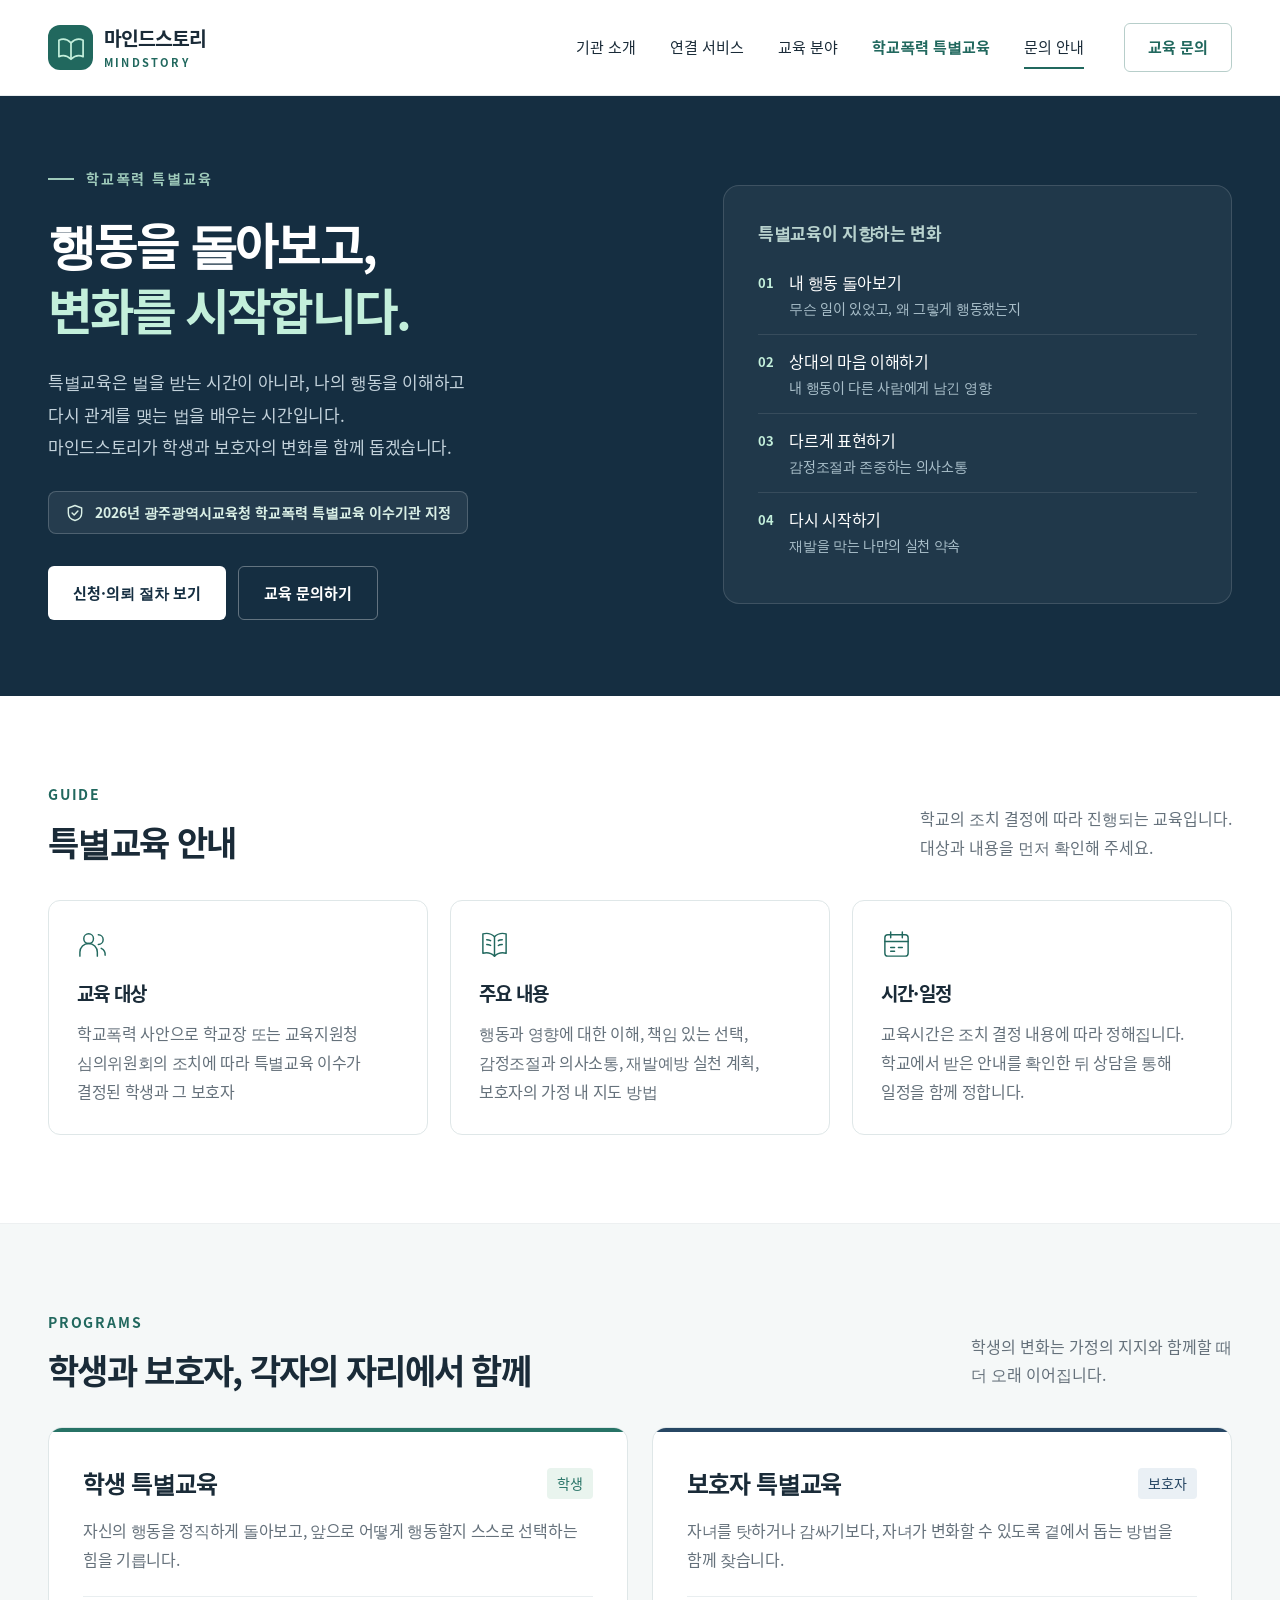
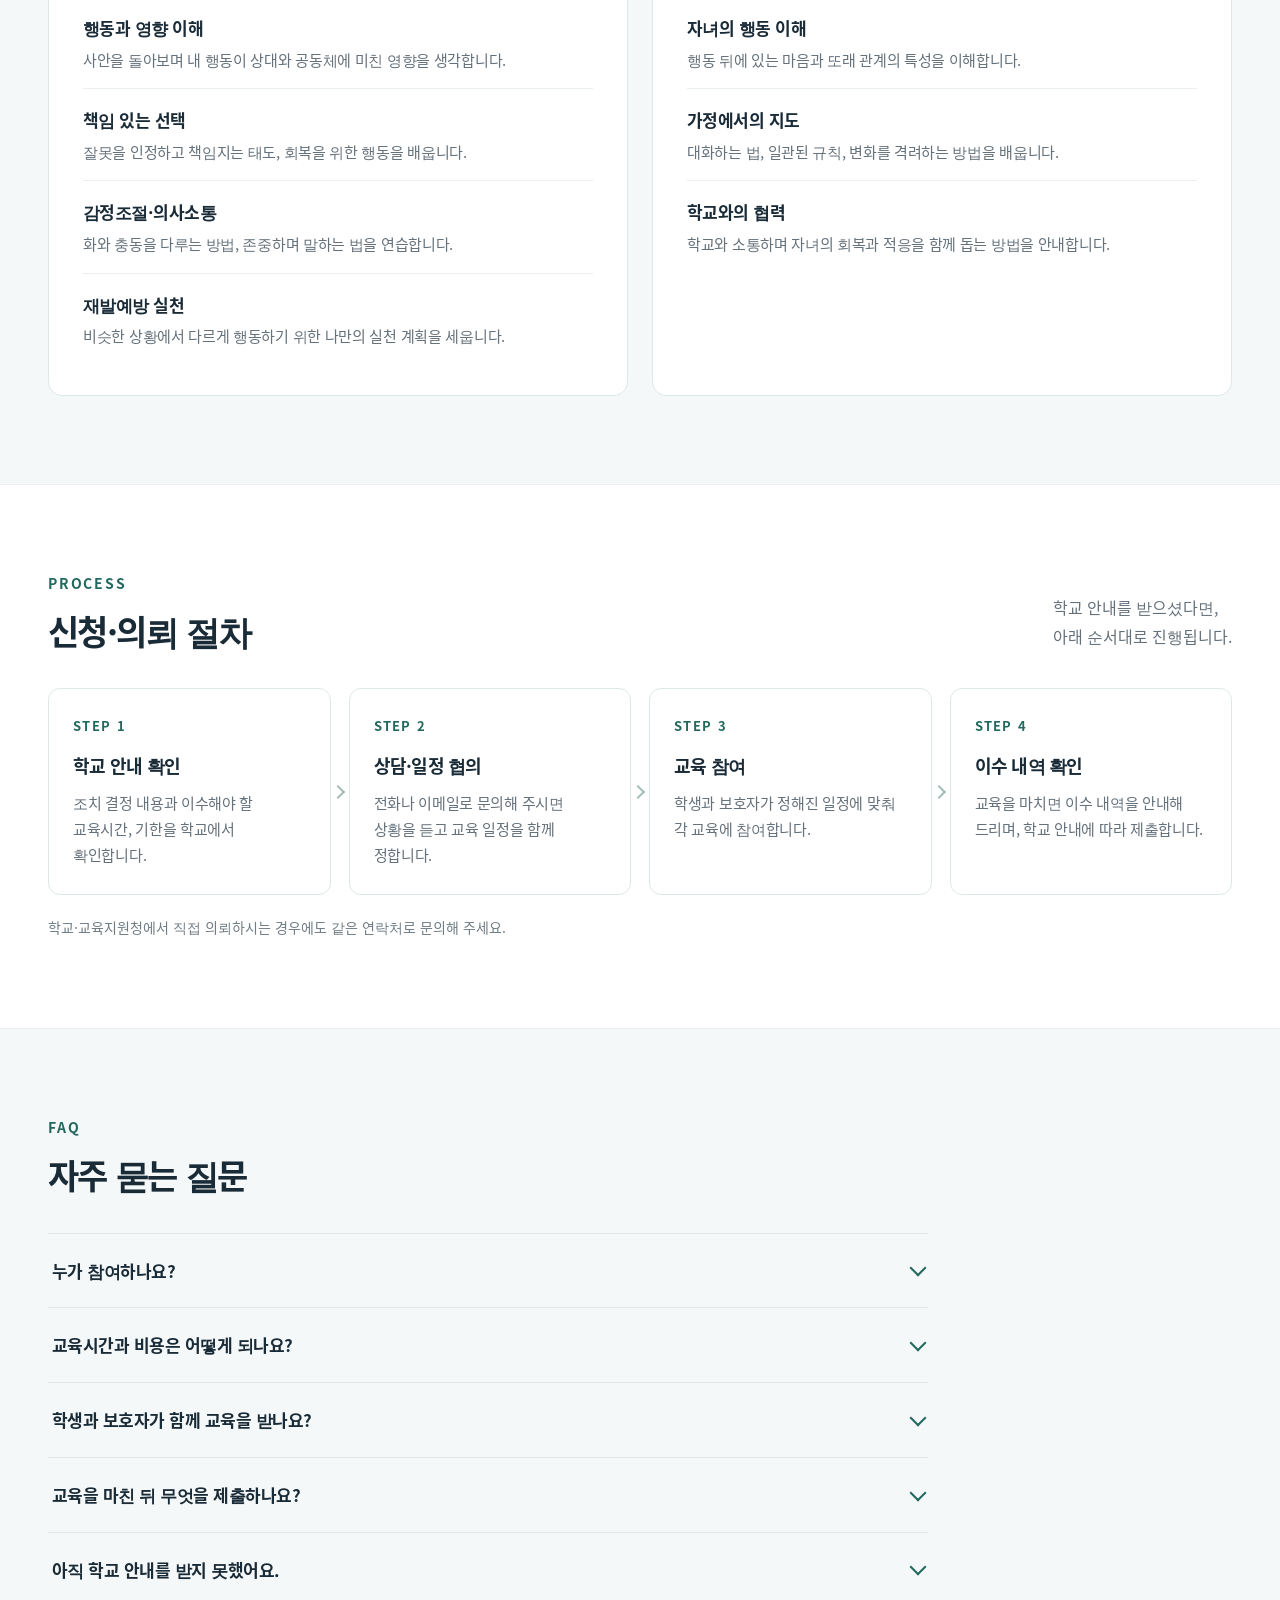
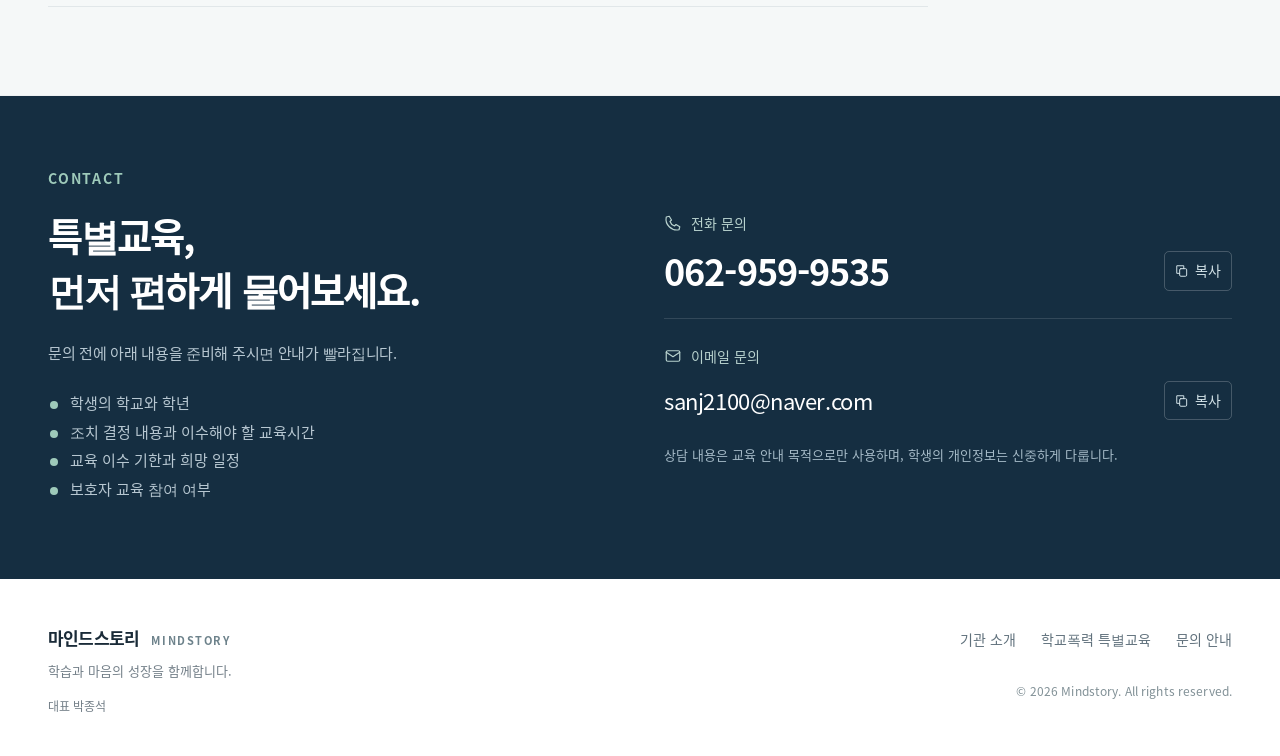
==== special-education.html @ 7db9f27f "검색 등록 준비: robots.txt, sitemap.xml, canonical·설명 문구 Co-Authored-By: Claude Opus 5.5 <noreply@anthropi" ====
<!doctype html>
<html lang="ko">
<head>
  <meta charset="utf-8">
  <meta name="viewport" content="width=device-width, initial-scale=1">
  <meta name="theme-color" content="#152e41">
  <meta name="description" content="마인드스토리 학교폭력 특별교육 안내. 학생 특별교육과 보호자 특별교육, 신청·의뢰 절차와 자주 묻는 질문을 확인하세요.">
  <link rel="canonical" href="https://mindstory.kr/special-education.html">
  <meta property="og:url" content="https://mindstory.kr/special-education.html">
  <meta property="og:site_name" content="마인드스토리">
  <meta property="og:type" content="website">
  <meta property="og:title" content="학교폭력 특별교육 | 마인드스토리">
  <meta property="og:description" content="행동을 돌아보고, 변화를 시작합니다. 학생과 보호자가 함께하는 마인드스토리 특별교육.">
  <title>학교폭력 특별교육 | 마인드스토리</title>
  <link rel="icon" href="assets/favicon.svg" type="image/svg+xml">
  <link rel="preload" href="assets/mindstory-sans-regular.woff" as="font" type="font/woff" crossorigin>
  <link rel="stylesheet" href="styles.css">
  <link rel="stylesheet" href="special.css">
  <script src="site-config.js" defer></script>
  <script src="site.js" defer></script>
</head>
<body>
  <a class="skip-link" href="#main">본문으로 바로가기</a>
  <svg class="icon-definitions" xmlns="http://www.w3.org/2000/svg" aria-hidden="true">
    <symbol id="icon-growth" viewBox="0 0 32 32"><path d="M16 28V14M16 20C7 20 4 15 4 9c7 0 12 3 12 11ZM16 15c0-8 4-12 12-12 0 8-4 12-12 12ZM7 28h18"/></symbol>
    <symbol id="icon-people" viewBox="0 0 32 32"><circle cx="12" cy="10" r="5"/><path d="M3 28v-4a9 9 0 0 1 18 0v4M22 6a5 5 0 0 1 0 10M25 20a7 7 0 0 1 4 7"/></symbol>
    <symbol id="icon-book" viewBox="0 0 32 32"><path d="M16 8c-3-3-8-4-12-3v20c4-1 9 0 12 3 3-3 8-4 12-3V5c-4-1-9 0-12 3Z"/><path d="M16 8v20M8 11c2 0 3 .5 4 1M20 12c1-1 3-1 4-1M8 16c2 0 3 .5 4 1M20 17c1-1 3-1 4-1"/></symbol>
    <symbol id="icon-calendar" viewBox="0 0 32 32"><rect x="4" y="6" width="24" height="22" rx="3"/><path d="M4 13h24M10 3v6M22 3v6M10 19h4M18 19h4M10 23h4"/></symbol>
    <symbol id="icon-shield" viewBox="0 0 24 24"><path d="M12 3 4 6v6c0 5 3.5 8 8 9 4.5-1 8-4 8-9V6l-8-3Z"/><path d="m8.5 12 2.5 2.5 4.5-5"/></symbol>
    <symbol id="icon-phone" viewBox="0 0 24 24"><path d="m7 3 3 5-2 2c1 3 3 5 6 6l2-2 5 3-1 4C10 23 1 14 3 4l4-1Z"/></symbol>
    <symbol id="icon-mail" viewBox="0 0 24 24"><rect x="3" y="5" width="18" height="14" rx="2"/><path d="m3 7 9 6 9-6"/></symbol>
    <symbol id="icon-copy" viewBox="0 0 24 24"><rect x="8" y="8" width="12" height="13" rx="2"/><path d="M15 8V3H3v13h5"/></symbol>
    <symbol id="icon-menu" viewBox="0 0 24 24"><path d="M4 6h16M4 12h16M4 18h16"/></symbol>
    <symbol id="icon-close" viewBox="0 0 24 24"><path d="m5 5 14 14M19 5 5 19"/></symbol>
  </svg>

  <header class="header" id="top">
    <div class="header-inner container">
      <a class="brand" href="index.html" aria-label="마인드스토리 홈">
        <span class="brand-mark" aria-hidden="true"><svg viewBox="0 0 44 44"><path d="M8 32V13c6-3 10-1 14 3 4-4 8-6 14-3v19c-6-3-10-1-14 3-4-4-8-6-14-3Z"/><path d="M22 16v19"/></svg></span>
        <span class="brand-name">마인드스토리<span>MINDSTORY</span></span>
      </a>
      <nav class="desktop-nav" aria-label="주 메뉴">
        <a href="index.html#about">기관 소개</a>
        <a href="index.html#services">연결 서비스</a>
        <a href="index.html#education">교육 분야</a>
        <a class="nav-special" href="special-education.html" aria-current="page">학교폭력 특별교육</a>
        <a href="#contact">문의 안내</a>
      </nav>
      <a class="header-contact" href="#contact">교육 문의</a>
      <button class="menu-toggle" type="button" aria-expanded="false" aria-controls="mobile-nav" aria-label="메뉴 열기"><svg class="icon"><use href="#icon-menu"/></svg></button>
    </div>
    <nav id="mobile-nav" class="mobile-nav" aria-label="모바일 메뉴" hidden>
      <a href="index.html">홈</a><a href="index.html#about">기관 소개</a><a href="index.html#services">연결 서비스</a><a href="index.html#education">교육 분야</a><a class="nav-special" href="special-education.html" aria-current="page">학교폭력 특별교육</a><a href="#contact">문의 안내</a>
    </nav>
  </header>

  <main id="main">
    <section class="sp-hero" aria-labelledby="sp-title">
      <div class="container sp-hero-inner">
        <div>
          <p class="eyebrow"><span class="eyebrow-rule"></span> 학교폭력 특별교육</p>
          <h1 id="sp-title">행동을 돌아보고,<br><span>변화를 시작합니다.</span></h1>
          <p class="sp-hero-lead">특별교육은 벌을 받는 시간이 아니라, 나의 행동을 이해하고<br>다시 관계를 맺는 법을 배우는 시간입니다.<br>마인드스토리가 학생과 보호자의 변화를 함께 돕겠습니다.</p>
          <p class="designation"><svg class="icon" aria-hidden="true"><use href="#icon-shield"/></svg>2026년 광주광역시교육청 학교폭력 특별교육 이수기관 지정</p>
          <div class="sp-hero-actions">
            <a class="button button-light" href="#process">신청·의뢰 절차 보기</a>
            <a class="button button-outline-light" href="#contact">교육 문의하기</a>
          </div>
        </div>
        <aside class="sp-hero-card" aria-label="특별교육이 지향하는 변화">
          <h2>특별교육이 지향하는 변화</h2>
          <ol>
            <li><div>내 행동 돌아보기<span>무슨 일이 있었고, 왜 그렇게 행동했는지</span></div></li>
            <li><div>상대의 마음 이해하기<span>내 행동이 다른 사람에게 남긴 영향</span></div></li>
            <li><div>다르게 표현하기<span>감정조절과 존중하는 의사소통</span></div></li>
            <li><div>다시 시작하기<span>재발을 막는 나만의 실천 약속</span></div></li>
          </ol>
        </aside>
      </div>
    </section>

    <section class="sp-section container" id="guide" aria-labelledby="guide-title">
      <div class="section-heading"><div><p class="eyebrow">GUIDE</p><h2 id="guide-title">특별교육 안내</h2></div><p class="section-description">학교의 조치 결정에 따라 진행되는 교육입니다.<br>대상과 내용을 먼저 확인해 주세요.</p></div>
      <div class="info-grid">
        <article class="info-card"><div class="education-icon"><svg class="icon"><use href="#icon-people"/></svg></div><h3>교육 대상</h3><p>학교폭력 사안으로 학교장 또는 교육지원청 심의위원회의 조치에 따라 특별교육 이수가 결정된 학생과 그 보호자</p></article>
        <article class="info-card"><div class="education-icon"><svg class="icon"><use href="#icon-book"/></svg></div><h3>주요 내용</h3><p>행동과 영향에 대한 이해, 책임 있는 선택, 감정조절과 의사소통, 재발예방 실천 계획, 보호자의 가정 내 지도 방법</p></article>
        <article class="info-card"><div class="education-icon"><svg class="icon"><use href="#icon-calendar"/></svg></div><h3>시간·일정</h3><p>교육시간은 조치 결정 내용에 따라 정해집니다. 학교에서 받은 안내를 확인한 뒤 상담을 통해 일정을 함께 정합니다.</p></article>
      </div>
    </section>

    <section class="sp-section is-tinted" id="programs" aria-labelledby="programs-title">
      <div class="container">
        <div class="section-heading"><div><p class="eyebrow">PROGRAMS</p><h2 id="programs-title">학생과 보호자,<br class="mobile-only"> 각자의 자리에서 함께</h2></div><p class="section-description">학생의 변화는 가정의 지지와 함께할 때<br>더 오래 이어집니다.</p></div>
        <div class="program-grid">
          <article class="program tone-teal">
            <div class="program-head"><h3>학생 특별교육</h3><span class="service-tag">학생</span></div>
            <p class="program-intro">자신의 행동을 정직하게 돌아보고, 앞으로 어떻게 행동할지 스스로 선택하는 힘을 기릅니다.</p>
            <ul class="program-list">
              <li><strong>행동과 영향 이해</strong><span>사안을 돌아보며 내 행동이 상대와 공동체에 미친 영향을 생각합니다.</span></li>
              <li><strong>책임 있는 선택</strong><span>잘못을 인정하고 책임지는 태도, 회복을 위한 행동을 배웁니다.</span></li>
              <li><strong>감정조절·의사소통</strong><span>화와 충동을 다루는 방법, 존중하며 말하는 법을 연습합니다.</span></li>
              <li><strong>재발예방 실천</strong><span>비슷한 상황에서 다르게 행동하기 위한 나만의 실천 계획을 세웁니다.</span></li>
            </ul>
          </article>
          <article class="program tone-navy">
            <div class="program-head"><h3>보호자 특별교육</h3><span class="service-tag">보호자</span></div>
            <p class="program-intro">자녀를 탓하거나 감싸기보다, 자녀가 변화할 수 있도록 곁에서 돕는 방법을 함께 찾습니다.</p>
            <ul class="program-list">
              <li><strong>자녀의 행동 이해</strong><span>행동 뒤에 있는 마음과 또래 관계의 특성을 이해합니다.</span></li>
              <li><strong>가정에서의 지도</strong><span>대화하는 법, 일관된 규칙, 변화를 격려하는 방법을 배웁니다.</span></li>
              <li><strong>학교와의 협력</strong><span>학교와 소통하며 자녀의 회복과 적응을 함께 돕는 방법을 안내합니다.</span></li>
            </ul>
          </article>
        </div>
      </div>
    </section>

    <section class="sp-section container" id="process" aria-labelledby="process-title">
      <div class="section-heading"><div><p class="eyebrow">PROCESS</p><h2 id="process-title">신청·의뢰 절차</h2></div><p class="section-description">학교 안내를 받으셨다면,<br>아래 순서대로 진행됩니다.</p></div>
      <ol class="steps">
        <li><h3>학교 안내 확인</h3><p>조치 결정 내용과 이수해야 할 교육시간, 기한을 학교에서 확인합니다.</p></li>
        <li><h3>상담·일정 협의</h3><p>전화나 이메일로 문의해 주시면 상황을 듣고 교육 일정을 함께 정합니다.</p></li>
        <li><h3>교육 참여</h3><p>학생과 보호자가 정해진 일정에 맞춰 각 교육에 참여합니다.</p></li>
        <li><h3>이수 내역 확인</h3><p>교육을 마치면 이수 내역을 안내해 드리며, 학교 안내에 따라 제출합니다.</p></li>
      </ol>
      <p class="steps-note">학교·교육지원청에서 직접 의뢰하시는 경우에도 같은 연락처로 문의해 주세요.</p>
    </section>

    <section class="sp-section is-tinted" id="faq" aria-labelledby="faq-title">
      <div class="container">
        <div class="section-heading"><div><p class="eyebrow">FAQ</p><h2 id="faq-title">자주 묻는 질문</h2></div></div>
        <div class="faq">
          <details><summary>누가 참여하나요?</summary><p>학교폭력 사안으로 특별교육 이수 조치를 받은 학생과 그 보호자가 참여합니다. 보호자 교육 참여 여부와 시간은 학교의 안내를 함께 확인해 주세요.</p></details>
          <details><summary>교육시간과 비용은 어떻게 되나요?</summary><p>교육시간은 조치 결정 내용에 따라 정해지고, 비용과 운영 방식도 의뢰 경로에 따라 달라질 수 있습니다. 학교에서 받은 안내를 확인한 뒤 문의해 주시면 개별적으로 안내해 드립니다.</p></details>
          <details><summary>학생과 보호자가 함께 교육을 받나요?</summary><p>학생 교육과 보호자 교육은 각각의 목표에 맞춰 진행합니다. 가정 상황을 고려해 참여 일정을 함께 조율합니다.</p></details>
          <details><summary>교육을 마친 뒤 무엇을 제출하나요?</summary><p>교육을 마치면 이수 내역을 안내해 드립니다. 제출 방법과 기한은 학교의 안내를 따라 주세요.</p></details>
          <details><summary>아직 학교 안내를 받지 못했어요.</summary><p>먼저 학교 담당 선생님께 조치 내용과 이수 기한을 확인해 주세요. 확인이 어려운 부분은 마인드스토리로 문의하시면 함께 살펴보겠습니다.</p></details>
        </div>
      </div>
    </section>

    <section class="contact-section" id="contact" aria-labelledby="contact-title">
      <div class="container contact-inner">
        <div class="contact-copy">
          <p class="eyebrow">CONTACT</p>
          <h2 id="contact-title">특별교육,<br>먼저 편하게 물어보세요.</h2>
          <p class="contact-prep">문의 전에 아래 내용을 준비해 주시면 안내가 빨라집니다.</p>
          <ul class="prep-list">
            <li>학생의 학교와 학년</li>
            <li>조치 결정 내용과 이수해야 할 교육시간</li>
            <li>교육 이수 기한과 희망 일정</li>
            <li>보호자 교육 참여 여부</li>
          </ul>
        </div>
        <div class="contact-details">
          <div class="contact-detail"><div class="contact-label"><svg class="icon"><use href="#icon-phone"/></svg><span>전화 문의</span></div><div class="contact-value-row"><a class="phone-value" data-phone-link href="tel:0629599535"><span data-phone>062-959-9535</span></a><button class="copy-button" type="button" data-copy="phone" aria-label="전화번호 복사"><svg class="icon"><use href="#icon-copy"/></svg><span>복사</span></button></div></div>
          <div class="contact-detail"><div class="contact-label"><svg class="icon"><use href="#icon-mail"/></svg><span>이메일 문의</span></div><div class="contact-value-row"><a class="email-value" data-email-link data-subject="학교폭력 특별교육 문의" href="mailto:sanj2100@naver.com"><span data-email>sanj2100@naver.com</span></a><button class="copy-button" type="button" data-copy="email" aria-label="이메일 주소 복사"><svg class="icon"><use href="#icon-copy"/></svg><span>복사</span></button></div></div>
          <p class="contact-hint">상담 내용은 교육 안내 목적으로만 사용하며, 학생의 개인정보는 신중하게 다룹니다.</p>
        </div>
      </div>
    </section>
  </main>

  <footer class="footer container"><div><a class="footer-brand" href="index.html">마인드스토리<span>MINDSTORY</span></a><p>학습과 마음의 성장을 함께합니다.</p><p class="footer-representative">대표 박종석</p></div><div class="footer-right"><nav aria-label="하단 메뉴"><a href="index.html#about">기관 소개</a><a href="special-education.html">학교폭력 특별교육</a><a href="#contact">문의 안내</a></nav><small>© <span data-year>2026</span> Mindstory. All rights reserved.</small></div></footer>
  <div class="toast" id="toast" role="status" aria-live="polite" aria-atomic="true"></div>
</body>
</html>
---- styles.css ----
@font-face{font-family:Mindstory Sans;src:url('assets/mindstory-sans-regular.woff') format('woff');font-style:normal;font-weight:400;font-display:swap}
@font-face{font-family:Mindstory Sans;src:url('assets/mindstory-sans-bold.woff') format('woff');font-style:normal;font-weight:700;font-display:swap}
:root{--navy:#152e41;--teal:#21685e;--ink:#1a2b38;--muted:#65717b;--line:#e1e7e9;--light:#f5f8f8;--mint:#c3efdb;--container:1240px;--header-height:96px}
*{box-sizing:border-box}html{scroll-behavior:smooth;scroll-padding-top:calc(var(--header-height) + 24px)}body{margin:0;background:#fff;color:var(--ink);font-family:'Mindstory Sans','Noto Sans KR','Apple SD Gothic Neo','Malgun Gothic',sans-serif;font-size:1rem;line-height:1.75;word-break:keep-all;overflow-wrap:break-word;-webkit-font-smoothing:antialiased}h1,h2,h3,p{margin:0}a{color:inherit;text-decoration:none}button{font:inherit;cursor:pointer}button,a{-webkit-tap-highlight-color:transparent}button{border:0}img{display:block;max-width:100%}svg{display:block}a:focus-visible,button:focus-visible{outline:3px solid #40a68f;outline-offset:5px}::selection{background:#d7eee4;color:var(--navy)}.container{width:min(var(--container),calc(100% - 96px));margin-inline:auto}.icon-definitions{position:absolute;width:0;height:0;overflow:hidden}.icon{width:1.5rem;height:1.5rem;fill:none;stroke:currentColor;stroke-width:1.7;stroke-linecap:round;stroke-linejoin:round;flex-shrink:0}.skip-link{position:fixed;top:-80px;left:16px;z-index:100;padding:10px 20px;border-radius:5px;background:var(--navy);color:white}.skip-link:focus{top:12px}.mobile-only{display:none}
.header{height:var(--header-height);position:sticky;top:0;z-index:30;background:rgba(255,255,255,.97);border-bottom:1px solid rgba(225,231,233,.75);transition:box-shadow .2s}.header.is-scrolled{box-shadow:0 4px 20px #122c3d08}.header-inner{height:100%;display:flex;align-items:center;gap:40px}.brand{display:flex;align-items:center;gap:11px;flex-shrink:0}.brand-mark{width:45px;height:45px;background:var(--teal);border-radius:12px;display:grid;place-items:center}.brand-mark svg{width:38px;height:38px;stroke:var(--mint);fill:none;stroke-width:2;stroke-linejoin:round}.brand-name{font-size:1.21rem;font-weight:700;letter-spacing:-.055em;line-height:1.25}.brand-name>span{display:block;font-size:.69rem;letter-spacing:.2em;margin-top:6px;color:var(--teal)}.desktop-nav{display:flex;gap:34px;margin-left:auto;align-items:center}.desktop-nav a{font-size:.9375rem;position:relative;padding:8px 0}.desktop-nav a::after{content:'';position:absolute;bottom:0;left:0;right:0;height:2px;background:var(--teal);transform:scaleX(0);transition:transform .2s}.desktop-nav a:hover::after,.desktop-nav a.is-active::after{transform:scaleX(1)}.header-contact{padding:10px 23px;color:var(--teal);font-size:.9375rem;font-weight:700;border:1px solid #b7ceca;border-radius:6px;transition:background .2s}.header-contact:hover{background:#f0f7f5}.menu-toggle{display:none;background:transparent;color:var(--navy);padding:10px}.mobile-nav[hidden]{display:none}
.hero{display:grid;grid-template-columns:1.05fr 1fr;gap:54px;padding-top:56px;padding-bottom:68px;align-items:center}.eyebrow{display:flex;align-items:center;gap:12px;font-size:.875rem;font-weight:700;letter-spacing:.13em;color:var(--teal);line-height:1.5}.eyebrow-rule{width:26px;height:2px;background:var(--teal)}.hero-copy{padding-top:8px}.hero-copy .eyebrow{letter-spacing:.03em}.hero h1{font-size:clamp(2.7rem,4.4vw,3.85rem);line-height:1.3;letter-spacing:-.065em;font-weight:700;margin-top:26px;white-space:nowrap}.hero h1>span{color:var(--teal)}.hero-description{font-size:1.0625rem;line-height:1.9;color:var(--muted);margin-top:28px;letter-spacing:-.025em}.hero-actions{display:flex;gap:16px;align-items:center;margin-top:34px;flex-wrap:wrap}.button{min-height:54px;display:inline-flex;align-items:center;justify-content:center;padding:13px 25px;font-size:.9375rem;font-weight:700;border-radius:6px;transition:background .2s,transform .2s}.button:hover{transform:translateY(-2px)}.button-primary{background:var(--navy);color:#fff}.button-primary:hover{background:#214b5b}.button-text{padding-inline:10px;text-decoration:underline;text-decoration-color:#b6c2c5;text-underline-offset:7px;text-decoration-thickness:1px}.button-text:hover{color:var(--teal)}.hero-note{display:flex;gap:13px;align-items:center;margin-top:48px}.note-emblem{display:grid;place-items:center;width:44px;height:44px;border-radius:50%;background:#edf5f1;color:var(--teal)}.note-emblem .icon{width:25px;height:25px}.hero-note p{font-size:.875rem;line-height:1.6;font-weight:700}.hero-note p>span{display:block;font-size:.8125rem;font-weight:400;color:var(--muted);margin-top:2px}.hero-art{background:radial-gradient(ellipse at 45% 40%,#234d57 0%,#173943 47%,#132c3d 100%);position:relative;border-radius:18px;aspect-ratio:1.02;overflow:hidden;min-height:480px}.art-heading{position:absolute;z-index:1;top:28px;left:30px;right:30px;display:flex;justify-content:space-between;align-items:center;color:#cce1df;font-size:.75rem;letter-spacing:.16em}.art-heading>span:last-child{font-size:.8125rem;letter-spacing:.03em;color:#b1c8cc}.hero-illustration{position:absolute;width:100%;height:100%;object-fit:contain;inset:-14px 0 0}.art-caption{position:absolute;left:32px;right:32px;bottom:30px;display:flex;justify-content:space-between;align-items:flex-end}.art-caption p{font-size:1.1875rem;line-height:1.5;font-weight:700;color:white;letter-spacing:-.02em}.art-caption>span{font-size:.75rem;color:#a9c5c6;letter-spacing:.03em}
.services-section{background:var(--light);padding:76px 0 60px;border-top:1px solid #edf0f1;border-bottom:1px solid #edf0f1}.section-heading{display:flex;align-items:flex-end;justify-content:space-between;gap:32px;margin-bottom:34px}.section-heading h2{margin-top:13px;font-size:2.125rem;line-height:1.4;letter-spacing:-.05em}.section-description{font-size:.9375rem;color:var(--muted);line-height:1.8;max-width:350px;padding-bottom:4px}.service-grid{display:grid;grid-template-columns:repeat(3,minmax(0,1fr));gap:22px}.service-card{background:#fff;border:1px solid #dfe7e8;border-radius:12px;padding:28px 28px 0;display:flex;flex-direction:column;position:relative;overflow:hidden;transition:transform .22s,box-shadow .22s,border-color .22s}.service-card::before{content:'';position:absolute;top:0;left:0;right:0;height:3px;background:var(--card-color);opacity:0;transition:opacity .22s}.service-card:hover{transform:translateY(-6px);box-shadow:0 14px 30px #122c3d0c;border-color:#b8cecb}.service-card:hover::before{opacity:1}.tone-navy{--card-color:#274764;--card-bg:#eaf0f5}.tone-teal{--card-color:#277366;--card-bg:#e9f4ee}.tone-clay{--card-color:#9b674b;--card-bg:#f8efe9}.service-top{display:flex;justify-content:space-between;align-items:flex-start;margin-bottom:28px}.service-icon{display:grid;place-items:center;width:58px;height:58px;border-radius:13px;background:var(--card-bg);color:var(--card-color)}.service-icon .icon{width:30px;height:30px;stroke-width:1.5}.service-tag{font-size:.8125rem;color:var(--card-color);background:var(--card-bg);padding:3px 10px;border-radius:4px;margin-top:4px}.service-card h3{font-size:1.5rem;letter-spacing:-.045em;line-height:1.4;margin-bottom:7px}.service-subtitle{font-size:.875rem;color:#5c6c77;letter-spacing:-.025em;line-height:1.65}.service-description{margin:20px 0 28px;font-size:1rem;line-height:1.8;letter-spacing:-.025em;color:#62717b;white-space:pre-line}.service-bottom{border-top:1px solid #e5e9ec;padding:19px 0;display:flex;align-items:center;gap:10px;justify-content:space-between;margin-top:auto}.service-bottom>span:first-child{font-size:.75rem;color:#75818b;word-break:break-all;letter-spacing:0}.service-link-label{font-size:.8125rem;white-space:nowrap;font-weight:700;color:var(--card-color);text-decoration:underline;text-decoration-color:#bdcecd;text-underline-offset:4px}.external-note{text-align:right;margin-top:19px;font-size:.8125rem;color:#7b878c}
.about-section{padding:104px 0 92px;display:grid;grid-template-columns:1fr 1.12fr;gap:110px}.about-title h2{font-size:2.5rem;letter-spacing:-.05em;line-height:1.5;margin-top:18px}.about-signature{margin-top:30px;color:var(--teal);font-size:1.0625rem;font-style:italic;letter-spacing:.01em}.about-copy{padding-top:31px}.about-copy p{font-size:1rem;color:var(--muted);line-height:1.9;letter-spacing:-.02em}.about-copy .about-lead{font-size:1.25rem;line-height:1.85;color:var(--ink);margin-bottom:20px;letter-spacing:-.04em}.about-copy strong{font-weight:700;color:var(--teal)}.about-copy p+p{margin-top:14px}.audience-tags{display:flex;gap:9px;flex-wrap:wrap;margin-top:27px}.audience-tags span{font-size:.8125rem;padding:5px 11px;border:1px solid #dce4e5;border-radius:4px;color:#64717a}
.education-section{border-top:1px solid var(--line);padding-top:66px;padding-bottom:92px}.education-grid{display:grid;grid-template-columns:repeat(3,minmax(0,1fr));margin-top:43px}.education-item{padding:5px 30px 0 0}.education-item+.education-item{border-left:1px solid var(--line);padding-left:38px}.education-icon{color:var(--teal);margin-bottom:20px}.education-icon .icon{width:31px;height:31px;stroke-width:1.5}.education-item h3{font-size:1.1875rem;letter-spacing:-.04em;margin-bottom:12px}.education-item p{font-size:1rem;color:var(--muted);line-height:1.8;letter-spacing:-.02em}.education-keywords{display:block;font-size:.8125rem;color:#5c796e;margin-top:24px}
.contact-section{background:var(--navy);color:white;padding:72px 0 76px}.contact-inner{display:grid;grid-template-columns:1fr 1.1fr;gap:100px;align-items:center}.contact-copy .eyebrow{color:#9ecaba}.contact-copy h2{font-size:2.4rem;line-height:1.4;letter-spacing:-.05em;margin-top:19px}.contact-copy>p:last-child{margin-top:23px;color:#b7c7d1;font-size:.9375rem;line-height:1.9;letter-spacing:-.02em}.contact-details{padding-top:6px}.contact-detail+.contact-detail{border-top:1px solid #ffffff20;margin-top:24px;padding-top:25px}.contact-label{display:flex;align-items:center;gap:9px;color:#b8d2ce;font-size:.875rem}.contact-label .icon{width:18px;height:18px;stroke-width:1.6}.contact-value-row{margin-top:12px;display:flex;align-items:center;justify-content:space-between;gap:15px}.phone-value{font-size:2.25rem;line-height:1.3;font-weight:700;letter-spacing:-.025em}.phone-value:hover,.email-value:hover{color:var(--mint)}.email-value{font-size:1.375rem;letter-spacing:-.02em;word-break:break-all}.copy-button{display:flex;align-items:center;gap:6px;border:1px solid #ffffff35;border-radius:5px;background:transparent;color:#d2e2e7;font-size:.8125rem;line-height:1.4;padding:9px 10px;flex-shrink:0;transition:background .2s}.copy-button .icon{width:14px;height:14px}.copy-button:hover{background:#ffffff15}.contact-hint{font-size:.8125rem;color:#a6bbc8;margin-top:23px;line-height:1.8}.footer{padding-top:44px;padding-bottom:40px;display:flex;justify-content:space-between;gap:40px;align-items:flex-start}.footer-brand{font-size:1.0625rem;font-weight:700;letter-spacing:-.045em;display:inline-flex;gap:12px;align-items:baseline}.footer-brand>span{font-size:.6875rem;letter-spacing:.14em;color:#6d828b}.footer p{font-size:.8125rem;color:#737f88;margin-top:7px}.footer .footer-representative{font-size:.75rem;margin-top:12px}.footer-right{text-align:right;padding-top:4px}.footer nav{display:flex;gap:25px;justify-content:flex-end}.footer nav a{font-size:.8125rem;color:#60717c}.footer nav a:hover{color:var(--teal)}.footer small{font-size:.75rem;color:#819096;display:block;margin-top:28px;letter-spacing:.01em}.toast{position:fixed;bottom:24px;left:50%;transform:translate(-50%,15px);background:#112b3e;color:#fff;border:1px solid #ffffff30;box-shadow:0 8px 30px #122c3d20;padding:13px 22px;border-radius:8px;font-size:.9375rem;max-width:calc(100% - 32px);width:max-content;opacity:0;visibility:hidden;z-index:60;transition:opacity .2s,transform .2s,visibility .2s;pointer-events:none}.toast.is-visible{opacity:1;visibility:visible;transform:translate(-50%,0)}
@media(min-width:1500px){.hero{padding-top:68px;padding-bottom:80px;gap:72px}.hero h1{font-size:4rem}.hero-art{min-height:540px}}
@media(max-width:1100px){:root{--header-height:84px}.container{width:calc(100% - 64px)}.header-inner{gap:28px}.desktop-nav{gap:23px}.hero{gap:32px;padding-top:42px;padding-bottom:48px}.hero h1{font-size:3.2rem}.hero-art{min-height:430px}.hero-description{font-size:1rem}.hero-description .desktop-break{display:none}.hero-actions{gap:9px}.button{padding-inline:18px;font-size:.875rem}.button-text{padding-inline:6px}.hero-note{margin-top:32px}.art-caption>span{display:none}.services-section{padding-top:60px}.service-grid{gap:16px}.service-card{padding:22px 22px 0}.service-bottom{align-items:flex-start;flex-direction:column;gap:5px}.service-description{font-size:.9375rem}.about-section{gap:60px;padding-block:76px}.education-item+.education-item{padding-left:27px}.education-item{padding-right:20px}.education-item p{font-size:.9375rem}.education-keywords{font-size:.75rem}.contact-inner{gap:55px}.phone-value{font-size:2rem}.email-value{font-size:1.25rem}.contact-copy h2{font-size:2.1rem}}
@media(max-width:820px){:root{--header-height:78px}.container{width:calc(100% - 48px)}.desktop-nav{gap:21px}.desktop-nav a{font-size:.875rem}.header-contact{display:none}.hero{gap:25px}.hero h1{font-size:2.7rem}.hero-art{min-height:390px}.hero-actions{gap:4px;align-items:flex-start;flex-direction:column}.hero-description{font-size:.9375rem}.hero-note{margin-top:21px}.hero-note p>span{display:none}.art-heading{left:23px;right:23px;top:24px}.art-heading>span:last-child{display:none}.art-caption{left:23px;bottom:24px}.art-caption p{font-size:1.0625rem}.section-heading h2{font-size:1.875rem}.section-description{font-size:.875rem}.service-grid{gap:13px}.service-card{padding:19px 18px 0}.service-top{margin-bottom:23px;gap:6px}.service-icon{width:46px;height:46px;border-radius:10px}.service-icon .icon{width:26px;height:26px}.service-tag{font-size:.75rem;padding-inline:6px}.service-card h3{font-size:1.25rem}.service-subtitle{font-size:.8125rem;min-height:2.8em}.service-description{font-size:.875rem}.service-bottom>span:first-child{font-size:.6875rem}.about-section{gap:38px}.about-title h2{font-size:2rem}.about-copy .about-lead{font-size:1.125rem}.about-copy p{font-size:.9375rem}.education-item h3{font-size:1.0625rem}.education-keywords{line-height:1.8}.contact-inner{gap:35px}.phone-value{font-size:1.75rem}.email-value{font-size:1.125rem}.copy-button{padding:8px}.copy-button span{display:none}.contact-copy>p:last-child{font-size:.875rem}.contact-hint{font-size:.75rem}.contact-copy h2{font-size:1.95rem}}
@media(max-width:650px){:root{--header-height:76px}.container{width:calc(100% - 40px)}.header-inner{gap:15px}.brand{gap:10px}.brand-mark{width:38px;height:38px;border-radius:10px}.brand-mark svg{width:33px;height:33px}.brand-name{font-size:1.0625rem}.brand-name>span{font-size:.625rem;margin-top:4px}.desktop-nav{display:none}.menu-toggle{display:flex;margin-left:auto}.mobile-nav{position:absolute;left:0;right:0;top:100%;background:#fff;padding:10px 20px 20px;border-bottom:1px solid var(--line);box-shadow:0 12px 20px #122c3d0d}.mobile-nav a{display:block;padding:13px 12px;border-bottom:1px solid #edf1f2;font-size:1rem}.mobile-nav a:last-child{border-bottom:0}.mobile-nav a:hover{background:var(--light);color:var(--teal)}.hero{grid-template-columns:1fr;gap:36px;padding-top:37px;padding-bottom:34px}.hero-copy{padding-top:0}.hero .eyebrow{font-size:.8125rem}.hero h1{font-size:clamp(2.5rem,9.4vw,3.6rem);line-height:1.3;margin-top:20px;letter-spacing:-.06em}.hero-description{font-size:1rem;line-height:1.85;margin-top:22px;max-width:420px}.hero-actions{flex-direction:row;align-items:center;gap:11px;margin-top:25px}.button{min-height:50px;padding:12px 18px;font-size:.875rem}.button-text{padding-inline:8px}.hero-note{display:none}.hero-art{min-height:0;aspect-ratio:1.27;width:100%;max-height:430px;border-radius:14px}.hero-illustration{height:112%;width:90%;inset:-10% 5% 0}.art-heading{top:23px;left:24px;right:24px;font-size:.6875rem}.art-heading>span:last-child{display:block;font-size:.75rem}.art-caption{bottom:22px;left:24px;right:24px}.art-caption p{font-size:1rem}.art-caption>span{display:block;font-size:.6875rem}.services-section{padding:49px 0 35px}.section-heading{display:block;margin-bottom:26px}.eyebrow{font-size:.8125rem;letter-spacing:.1em}.section-heading h2{font-size:1.7rem;line-height:1.45;margin-top:11px;letter-spacing:-.055em}.section-description{font-size:.9375rem;margin-top:13px;padding-bottom:0}.section-description br{display:none}.service-grid{grid-template-columns:1fr;gap:15px}.service-card{padding:23px 24px 0;display:grid;grid-template-columns:1fr;grid-template-areas:'top' 'heading' 'subtitle' 'description' 'bottom'}.service-top{margin-bottom:20px;align-items:center}.service-icon{width:50px;height:50px}.service-icon .icon{width:28px;height:28px}.service-tag{font-size:.8125rem;padding:3px 9px;margin-top:0}.service-card h3{font-size:1.375rem;margin-bottom:5px}.service-subtitle{font-size:.875rem;min-height:0}.service-description{font-size:.9375rem;margin:17px 0 20px;white-space:normal;max-width:290px}.service-bottom{flex-direction:row;align-items:center;padding:16px 0}.service-bottom>span:first-child{font-size:.75rem}.service-link-label{font-size:.8125rem}.external-note{font-size:.75rem;margin-top:15px}.about-section{grid-template-columns:1fr;gap:26px;padding-top:58px;padding-bottom:48px}.about-title h2{font-size:2rem;line-height:1.45;margin-top:14px}.about-signature{margin-top:20px;font-size:1rem}.about-copy{padding-top:0}.about-copy .about-lead{font-size:1.125rem;line-height:1.75;margin-bottom:17px}.about-copy p{font-size:1rem;line-height:1.9}.audience-tags{margin-top:23px;gap:7px}.audience-tags span{font-size:.8125rem;padding:5px 9px}.education-section{padding-top:43px;padding-bottom:52px}.education-grid{grid-template-columns:1fr;margin-top:25px}.education-item{padding:0 0 27px 47px;position:relative}.education-item+.education-item{border-left:0;border-top:1px solid var(--line);padding:26px 0 27px 47px}.education-item:last-child{padding-bottom:0}.education-icon{position:absolute;top:4px;left:0}.education-item+.education-item .education-icon{top:30px}.education-icon .icon{width:29px;height:29px}.education-item h3{font-size:1.125rem;margin-bottom:9px}.education-item p{font-size:.9375rem}.education-item p br{display:none}.education-keywords{font-size:.8125rem;margin-top:13px}.contact-section{padding:47px 0 49px}.contact-inner{grid-template-columns:1fr;gap:34px}.contact-copy h2{font-size:2rem;line-height:1.4;margin-top:16px}.contact-copy>p:last-child{font-size:.9375rem;margin-top:17px}.contact-copy>p:last-child br{display:none}.contact-details{padding-top:0}.contact-detail+.contact-detail{margin-top:22px;padding-top:23px}.contact-label{font-size:.875rem}.phone-value{font-size:2rem}.email-value{font-size:1.1875rem}.copy-button{padding:9px 10px}.copy-button span{display:block}.contact-hint{font-size:.8125rem;margin-top:20px}.footer{flex-direction:column;gap:25px;padding-top:32px;padding-bottom:30px}.footer-brand{font-size:1rem}.footer-brand>span{font-size:.625rem}.footer p{font-size:.8125rem}.footer .footer-representative{font-size:.75rem;margin-top:10px}.footer-right{text-align:left;padding-top:0}.footer nav{justify-content:flex-start;gap:26px}.footer small{margin-top:16px;font-size:.75rem}.desktop-break{display:none}.toast{font-size:.875rem;padding:12px 17px}}
@media(max-width:360px){.container{width:calc(100% - 32px)}.hero h1{font-size:2.35rem}.hero-actions{gap:4px}.button{padding-inline:14px;font-size:.8125rem}.button-text{padding-inline:5px}.art-caption>span{display:none}.service-card{padding-inline:20px}.phone-value{font-size:1.75rem}.email-value{font-size:1.0625rem}.copy-button span{display:none}}
@media(prefers-reduced-motion:reduce){html{scroll-behavior:auto}*,*::before,*::after{animation:none!important;transition:none!important}}
.hero-description,.service-description,.section-description,.about-copy p,.education-item p,.contact-copy>p:last-child{font-size:1rem}
.service-tag,.service-link-label,.copy-button,.footer nav a,.service-subtitle{font-size:.875rem}
.hero-copy,.hero-art{min-width:0}
.hero-art{width:100%}
@media(max-width:650px){.hero-illustration{width:82%;height:90%;inset:0 9% auto}.art-heading>span:last-child{display:none}}
---- special.css ----
/* 학교폭력 특별교육 코너 전용 스타일 (styles.css 다음에 불러옵니다) */
.desktop-nav a.nav-special{color:var(--teal);font-weight:700}
.mobile-nav a.nav-special{color:var(--teal);font-weight:700}

/* 메인 화면 안내 배너 */
.special-banner-section{padding:0 0 92px}
.special-banner{display:grid;grid-template-columns:1.3fr auto;gap:40px;align-items:center;background:#eef5f2;border:1px solid #d4e6df;border-radius:16px;padding:44px 48px}
.special-banner .eyebrow{letter-spacing:.06em}
.special-banner h2{font-size:1.875rem;line-height:1.45;letter-spacing:-.05em;margin-top:12px}
.special-banner p.special-banner-text{margin-top:14px;color:var(--muted);line-height:1.85;letter-spacing:-.02em}
.special-banner .button{white-space:nowrap}

/* 지정 배지 */
.designation{display:inline-flex;align-items:center;gap:10px;margin-top:28px;padding:10px 16px;border-radius:8px;background:#fff;border:1px solid #cfe2db;font-size:.875rem;font-weight:700;color:var(--teal);line-height:1.5}
.designation .icon{width:20px;height:20px}

/* 특별교육 페이지 */
.sp-hero{background:var(--navy);color:#fff}
.sp-hero-inner{padding:72px 0 76px;display:grid;grid-template-columns:1.2fr 1fr;gap:64px;align-items:center}
.sp-hero .eyebrow{color:#9ecaba}
.sp-hero .eyebrow-rule{background:#9ecaba}
.sp-hero h1{font-size:clamp(2.2rem,3.8vw,3.25rem);line-height:1.35;letter-spacing:-.06em;margin-top:22px}
.sp-hero h1 span{color:var(--mint)}
.sp-hero-lead{margin-top:24px;color:#c3d2db;font-size:1.0625rem;line-height:1.9;letter-spacing:-.02em}
.sp-hero .designation{background:#ffffff12;border-color:#ffffff30;color:#d9efe6}
.sp-hero-actions{display:flex;gap:12px;flex-wrap:wrap;margin-top:32px}
.button-light{background:#fff;color:var(--navy)}
.button-light:hover{background:var(--mint)}
.button-outline-light{border:1px solid #ffffff55;color:#fff}
.button-outline-light:hover{background:#ffffff14}
.sp-hero-card{background:#ffffff0d;border:1px solid #ffffff22;border-radius:16px;padding:32px 34px}
.sp-hero-card h2{font-size:1.0625rem;color:#b8d2ce;letter-spacing:-.02em}
.sp-hero-card ol{list-style:none;margin:18px 0 0;padding:0;counter-reset:pillar}
.sp-hero-card li{counter-increment:pillar;display:flex;gap:16px;padding:14px 0;border-top:1px solid #ffffff1a;font-size:1rem;line-height:1.6;letter-spacing:-.02em}
.sp-hero-card li:first-child{border-top:0;padding-top:4px}
.sp-hero-card li::before{content:counter(pillar,decimal-leading-zero);font-size:.8125rem;font-weight:700;color:var(--mint);padding-top:3px;flex-shrink:0}
.sp-hero-card li span{display:block;font-size:.875rem;color:#a9bfca;margin-top:2px}

.sp-section{padding:88px 0}
.sp-section+.sp-section{border-top:1px solid var(--line)}
.sp-section.is-tinted{background:var(--light);border-top:1px solid #edf0f1;border-bottom:1px solid #edf0f1}
.sp-section.is-tinted+.sp-section{border-top:0}

.info-grid{display:grid;grid-template-columns:repeat(3,minmax(0,1fr));gap:22px}
.info-card{background:#fff;border:1px solid #dfe7e8;border-radius:12px;padding:28px}
.info-card .education-icon{margin-bottom:16px}
.info-card h3{font-size:1.1875rem;letter-spacing:-.04em;margin-bottom:10px}
.info-card p{color:var(--muted);line-height:1.8;letter-spacing:-.02em}

.program-grid{display:grid;grid-template-columns:repeat(2,minmax(0,1fr));gap:24px}
.program{border:1px solid #dfe7e8;border-radius:14px;padding:34px 34px 30px;background:#fff;position:relative;overflow:hidden}
.program::before{content:'';position:absolute;top:0;left:0;right:0;height:4px;background:var(--card-color)}
.program-head{display:flex;justify-content:space-between;align-items:center;gap:12px}
.program h3{font-size:1.5rem;letter-spacing:-.045em}
.program .service-tag{margin-top:0}
.program-intro{margin-top:12px;color:var(--muted);line-height:1.8;letter-spacing:-.02em}
.program-list{list-style:none;margin:22px 0 0;padding:0}
.program-list li{padding:16px 0;border-top:1px solid #e9eef0}
.program-list strong{display:block;font-size:1.0625rem;letter-spacing:-.03em}
.program-list span{display:block;margin-top:4px;font-size:.9375rem;color:var(--muted);line-height:1.7;letter-spacing:-.02em}

.steps{list-style:none;margin:0;padding:0;display:grid;grid-template-columns:repeat(4,minmax(0,1fr));gap:18px;counter-reset:step}
.steps li{counter-increment:step;background:#fff;border:1px solid #dfe7e8;border-radius:12px;padding:26px 24px;position:relative}
.steps li::before{content:'STEP ' counter(step);display:block;font-size:.8125rem;font-weight:700;letter-spacing:.1em;color:var(--teal);margin-bottom:12px}
.steps li:not(:last-child)::after{content:'';position:absolute;top:50%;right:-13px;width:8px;height:8px;border-top:2px solid #9fbcb5;border-right:2px solid #9fbcb5;transform:translateY(-50%) rotate(45deg)}
.steps h3{font-size:1.125rem;letter-spacing:-.04em;margin-bottom:8px}
.steps p{font-size:.9375rem;color:var(--muted);line-height:1.75;letter-spacing:-.02em}
.steps-note{margin-top:20px;font-size:.875rem;color:#6f7c84}

.faq{max-width:880px}
.faq details{border-top:1px solid var(--line)}
.faq details:last-child{border-bottom:1px solid var(--line)}
.faq summary{list-style:none;cursor:pointer;display:flex;justify-content:space-between;align-items:center;gap:20px;padding:22px 4px;font-size:1.0625rem;font-weight:700;letter-spacing:-.03em}
.faq summary::-webkit-details-marker{display:none}
.faq summary::after{content:'';width:10px;height:10px;border-right:2px solid var(--teal);border-bottom:2px solid var(--teal);transform:rotate(45deg);transition:transform .2s;flex-shrink:0;margin-top:-4px}
.faq details[open] summary::after{transform:rotate(-135deg);margin-top:4px}
.faq summary:focus-visible{outline:3px solid #40a68f;outline-offset:2px}
.faq details p{padding:0 4px 24px;color:var(--muted);line-height:1.85;letter-spacing:-.02em}

.prep-list{list-style:none;margin:22px 0 0;padding:0}
.prep-list li{position:relative;padding-left:22px;color:#b7c7d1;font-size:.9375rem;line-height:1.9}
.prep-list li::before{content:'';position:absolute;left:2px;top:.8em;width:8px;height:8px;border-radius:50%;background:#9ecaba}

@media(max-width:1100px){
  .sp-hero-inner{gap:40px}
  .program{padding:28px 26px 24px}
  .steps{grid-template-columns:repeat(2,minmax(0,1fr))}
  .steps li:nth-child(2)::after{display:none}
  .special-banner{padding:36px 36px}
}
@media(max-width:820px){
  .sp-hero-inner{grid-template-columns:1fr;padding:56px 0 60px}
  .info-grid{grid-template-columns:1fr}
  .program-grid{grid-template-columns:1fr}
  .special-banner{grid-template-columns:1fr;gap:24px}
  .special-banner .button{justify-self:start}
}
@media(max-width:650px){
  .special-banner-section{padding-bottom:52px}
  .special-banner{padding:28px 22px;border-radius:14px}
  .special-banner h2{font-size:1.5rem}
  .sp-hero-inner{padding:42px 0 46px}
  .sp-hero h1{font-size:clamp(1.9rem,8vw,2.4rem)}
  .sp-hero-lead{font-size:1rem}
  .sp-hero-lead br{display:none}
  .sp-hero-card{padding:24px 22px}
  .designation{font-size:.8125rem;align-items:flex-start}
  .sp-section{padding:54px 0}
  .info-card{padding:22px}
  .program h3{font-size:1.3rem}
  .steps{grid-template-columns:1fr}
  .steps li::after{display:none}
  .faq summary{font-size:1rem;padding:18px 2px}
}
.contact-copy .contact-prep{margin-top:23px;color:#b7c7d1;font-size:.9375rem;line-height:1.9;letter-spacing:-.02em}

/* 평생교육원 주소 안내 띠 */
.move-notice{background:var(--navy);color:#d6e4ea;font-size:.875rem;line-height:1.5;text-align:center;padding:9px 16px}
.move-notice a{color:var(--mint);font-weight:700;text-decoration:underline;text-underline-offset:3px}
.move-notice a:hover{color:#fff}
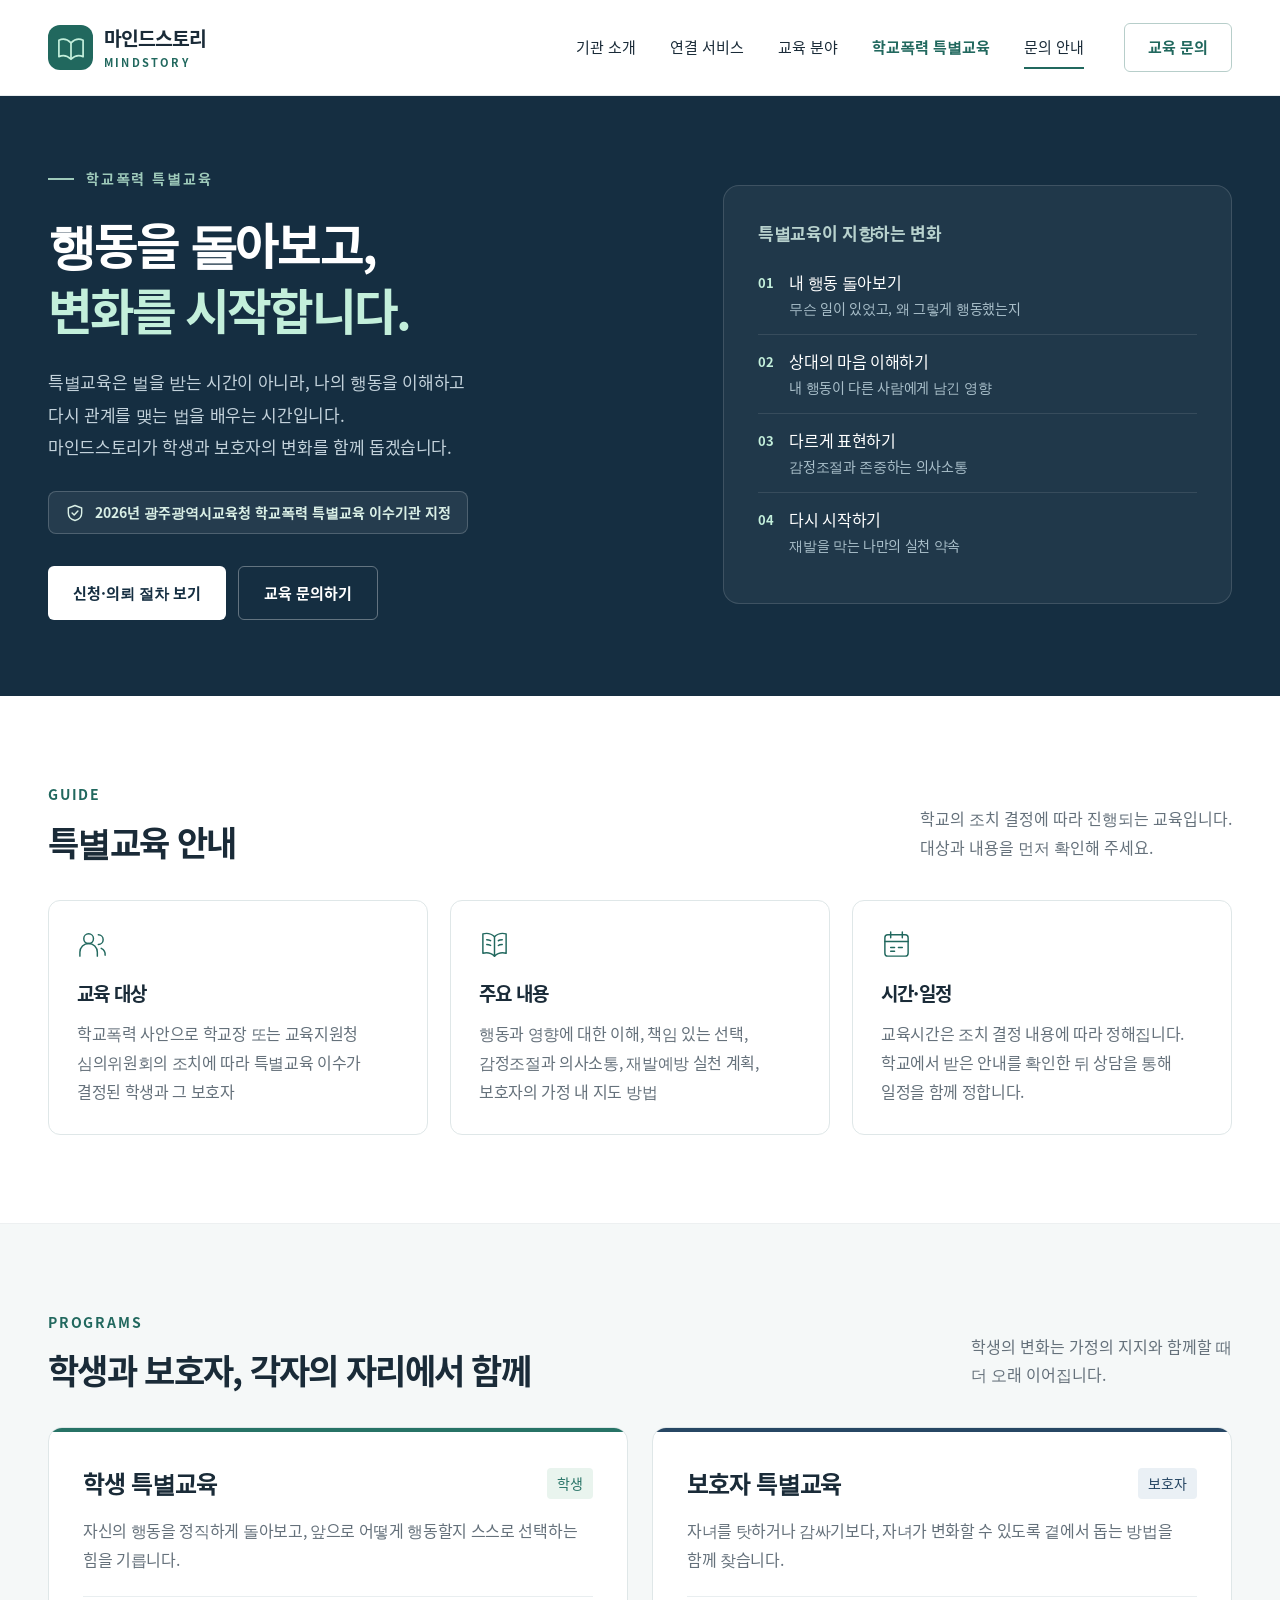
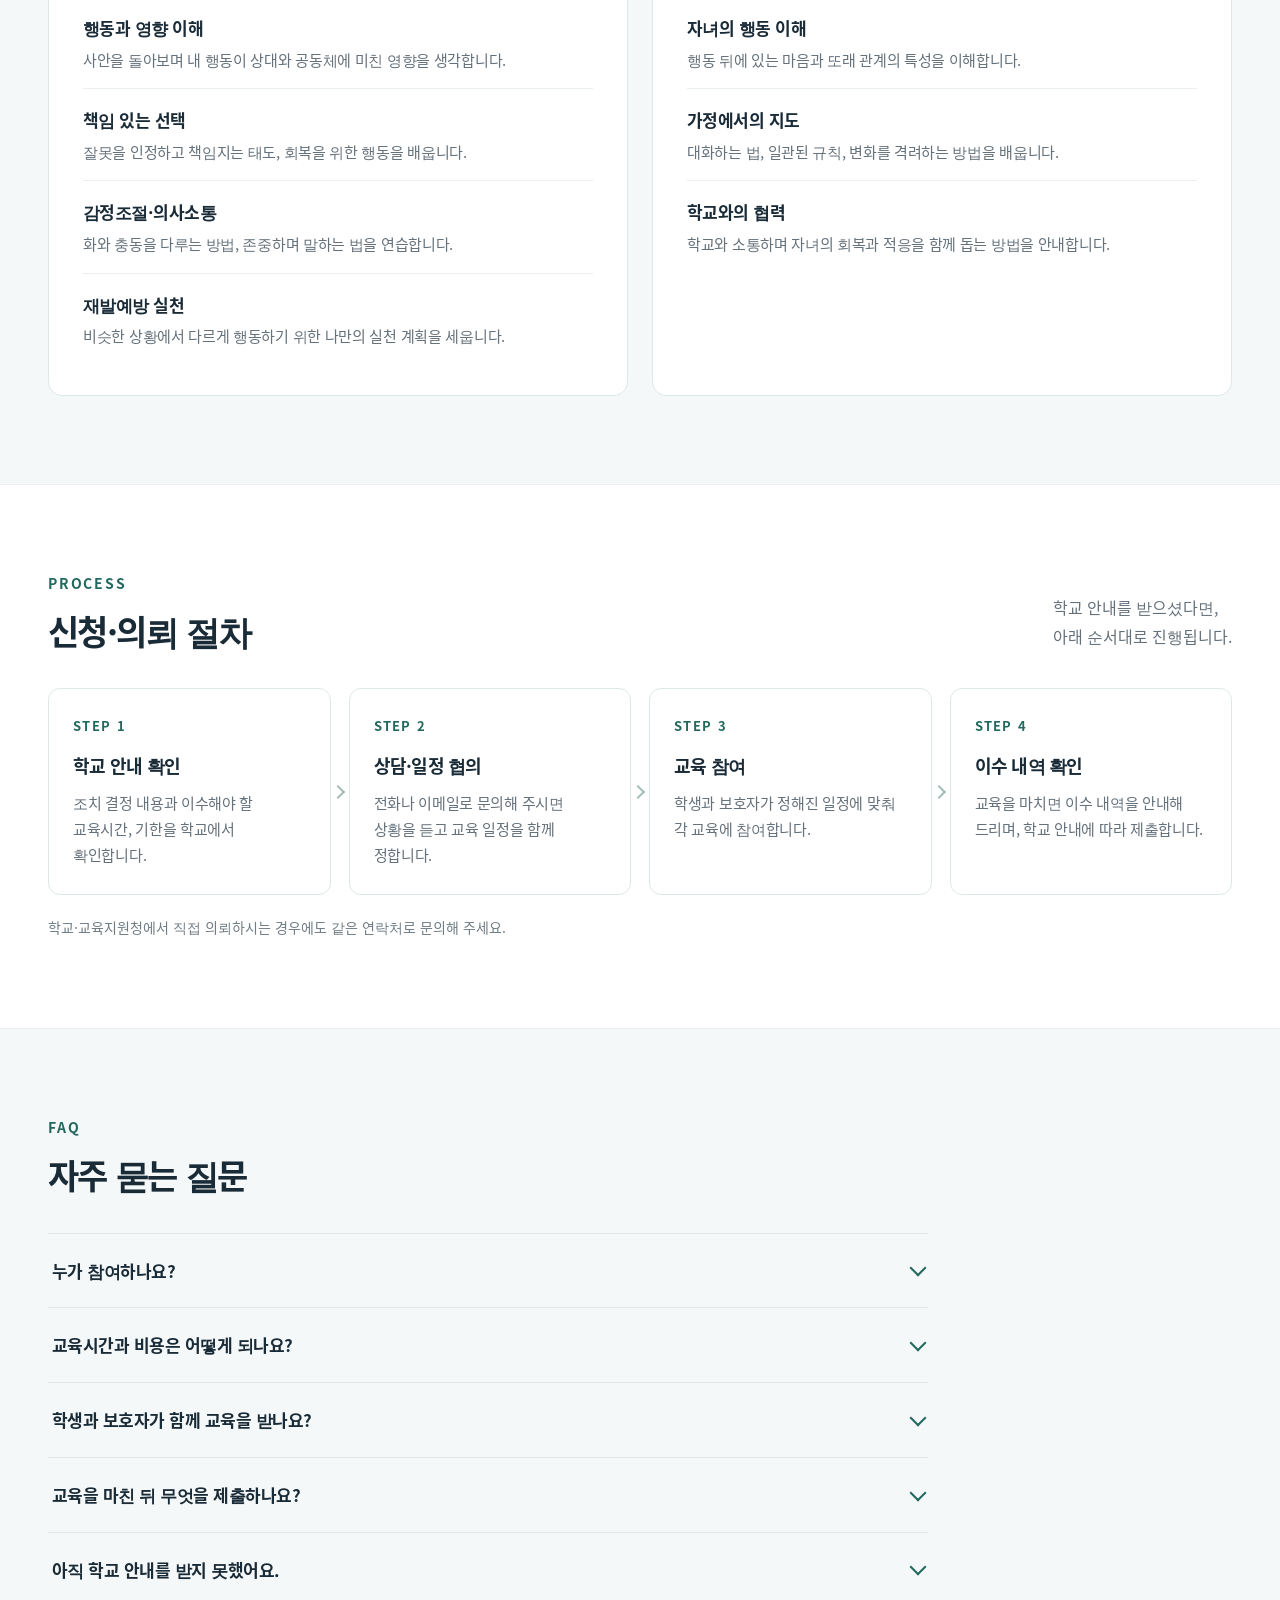
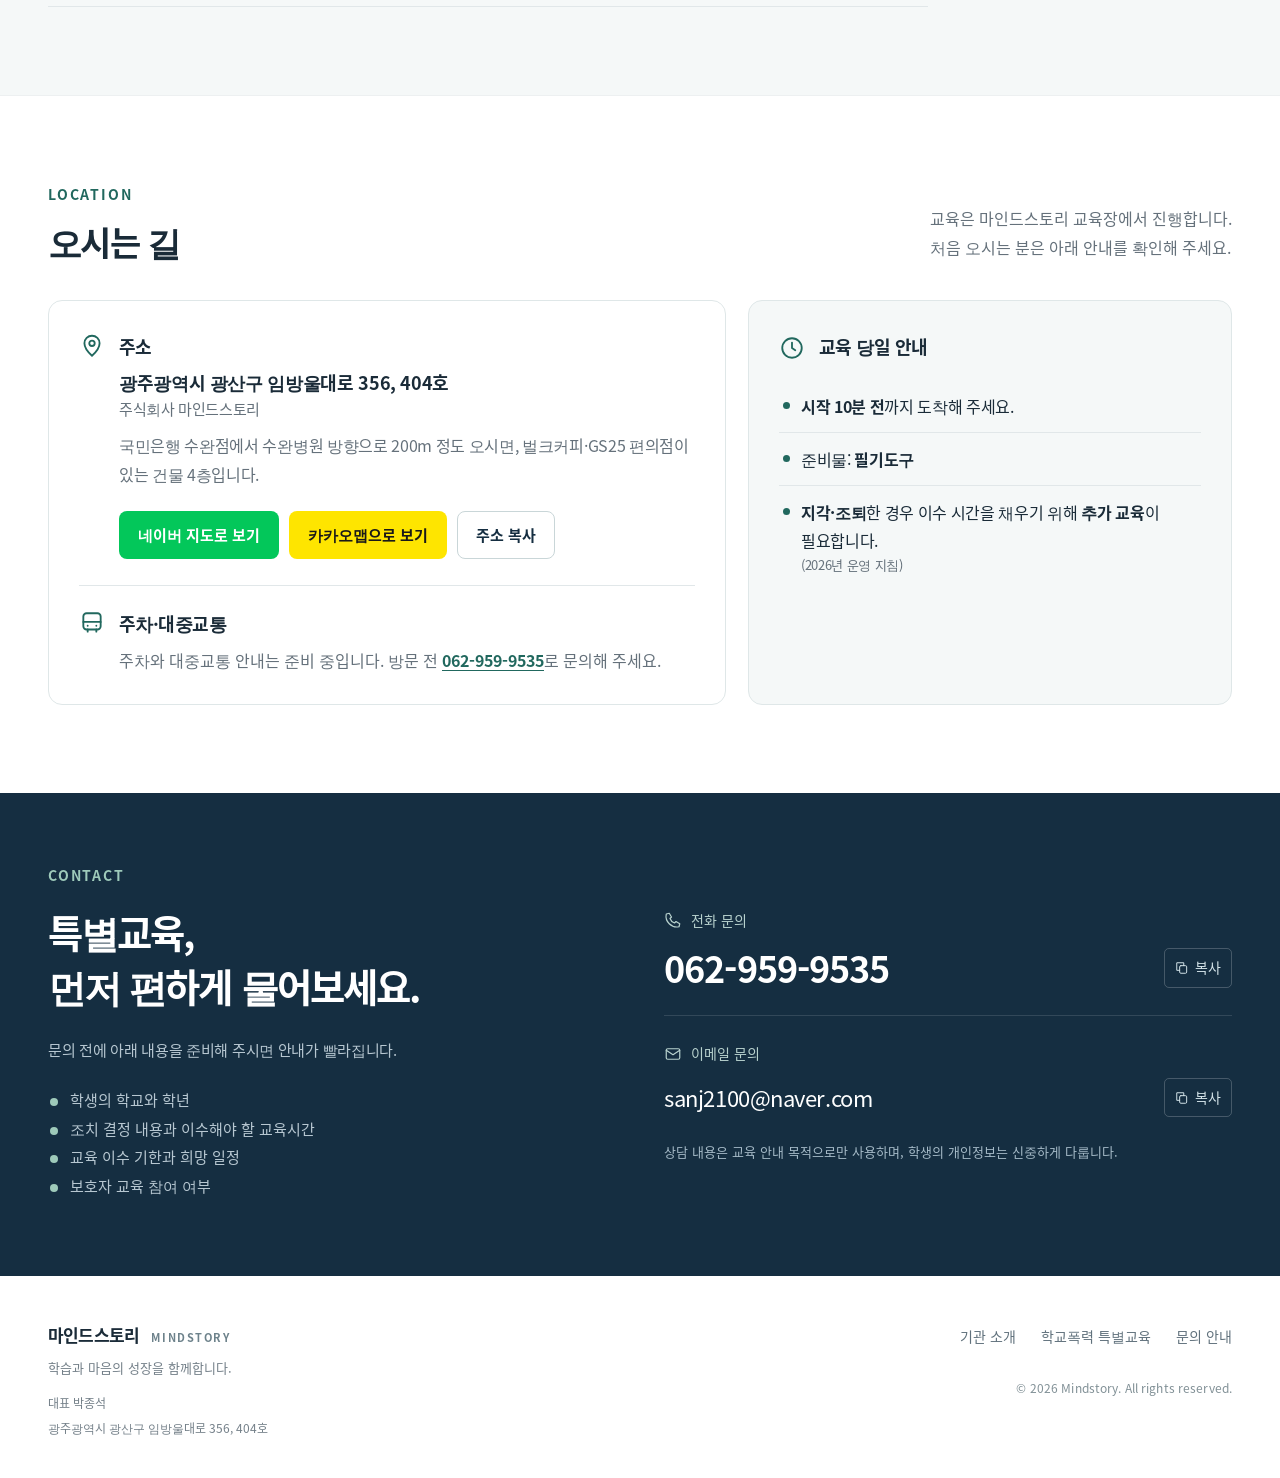
==== commit 670e48b5: "특별교육 페이지 '오시는 길' 섹션, 푸터 주소 추가 - 문의 섹션 위: 주소, 찾아오는 길, 네이버지도·카카오맵·주소 복사 버튼 - 주차·대중교통: 자리만 마련(대표 확인 후 입" ====
--- a/special-education.html
+++ b/special-education.html
@@ -26,6 +26,9 @@
     <symbol id="icon-people" viewBox="0 0 32 32"><circle cx="12" cy="10" r="5"/><path d="M3 28v-4a9 9 0 0 1 18 0v4M22 6a5 5 0 0 1 0 10M25 20a7 7 0 0 1 4 7"/></symbol>
     <symbol id="icon-book" viewBox="0 0 32 32"><path d="M16 8c-3-3-8-4-12-3v20c4-1 9 0 12 3 3-3 8-4 12-3V5c-4-1-9 0-12 3Z"/><path d="M16 8v20M8 11c2 0 3 .5 4 1M20 12c1-1 3-1 4-1M8 16c2 0 3 .5 4 1M20 17c1-1 3-1 4-1"/></symbol>
     <symbol id="icon-calendar" viewBox="0 0 32 32"><rect x="4" y="6" width="24" height="22" rx="3"/><path d="M4 13h24M10 3v6M22 3v6M10 19h4M18 19h4M10 23h4"/></symbol>
+    <symbol id="icon-pin" viewBox="0 0 24 24"><path d="M12 21s-7-6.2-7-11.5a7 7 0 0 1 14 0C19 14.8 12 21 12 21Z"/><circle cx="12" cy="9.5" r="2.5"/></symbol>
+    <symbol id="icon-bus" viewBox="0 0 24 24"><rect x="4" y="3" width="16" height="15" rx="3"/><path d="M4 11h16M8 18v2M16 18v2M8 14.5h.01M16 14.5h.01"/></symbol>
+    <symbol id="icon-clock" viewBox="0 0 24 24"><circle cx="12" cy="12" r="9"/><path d="M12 7v5l3 2"/></symbol>
     <symbol id="icon-shield" viewBox="0 0 24 24"><path d="M12 3 4 6v6c0 5 3.5 8 8 9 4.5-1 8-4 8-9V6l-8-3Z"/><path d="m8.5 12 2.5 2.5 4.5-5"/></symbol>
     <symbol id="icon-phone" viewBox="0 0 24 24"><path d="m7 3 3 5-2 2c1 3 3 5 6 6l2-2 5 3-1 4C10 23 1 14 3 4l4-1Z"/></symbol>
     <symbol id="icon-mail" viewBox="0 0 24 24"><rect x="3" y="5" width="18" height="14" rx="2"/><path d="m3 7 9 6 9-6"/></symbol>
@@ -140,6 +143,41 @@
       </div>
     </section>
 
+    <section class="sp-section container" id="location" aria-labelledby="location-title">
+      <div class="section-heading"><div><p class="eyebrow">LOCATION</p><h2 id="location-title">오시는 길</h2></div><p class="section-description">교육은 마인드스토리 교육장에서 진행합니다.<br>처음 오시는 분은 아래 안내를 확인해 주세요.</p></div>
+      <div class="location-grid">
+        <div class="location-card location-main">
+          <div class="location-row"><svg class="icon" aria-hidden="true"><use href="#icon-pin"/></svg>
+            <div>
+              <h3>주소</h3>
+              <p class="location-address">광주광역시 광산구 임방울대로 356, 404호<span>주식회사 마인드스토리</span></p>
+              <p class="location-hint">국민은행 수완점에서 수완병원 방향으로 200m 정도 오시면, 벌크커피·GS25 편의점이 있는 건물 4층입니다.</p>
+            </div>
+          </div>
+          <div class="map-buttons">
+            <a class="map-button map-naver" href="https://map.naver.com/p/entry/place/1515203433" target="_blank" rel="noopener noreferrer">네이버 지도로 보기</a>
+            <a class="map-button map-kakao" href="https://map.kakao.com/link/search/광주광역시 광산구 임방울대로 356" target="_blank" rel="noopener noreferrer">카카오맵으로 보기</a>
+            <button class="map-button map-copy" type="button" data-copy-text="광주광역시 광산구 임방울대로 356, 404호">주소 복사</button>
+          </div>
+          <!-- TODO(대표 확인 후 입력): 주차 가능 여부·주차 위치, 가까운 버스 정류장·노선 -->
+          <div class="location-row location-sub"><svg class="icon" aria-hidden="true"><use href="#icon-bus"/></svg>
+            <div>
+              <h3>주차·대중교통</h3>
+              <p class="location-pending">주차와 대중교통 안내는 준비 중입니다. 방문 전 <a href="tel:0629599535">062-959-9535</a>로 문의해 주세요.</p>
+            </div>
+          </div>
+        </div>
+        <div class="location-card location-day">
+          <div class="location-row"><svg class="icon" aria-hidden="true"><use href="#icon-clock"/></svg><h3>교육 당일 안내</h3></div>
+          <ul class="day-list">
+            <li><strong>시작 10분 전</strong>까지 도착해 주세요.</li>
+            <li>준비물: <strong>필기도구</strong></li>
+            <li><strong>지각·조퇴</strong>한 경우 이수 시간을 채우기 위해 <strong>추가 교육</strong>이 필요합니다.<span>(2026년 운영 지침)</span></li>
+          </ul>
+        </div>
+      </div>
+    </section>
+
     <section class="contact-section" id="contact" aria-labelledby="contact-title">
       <div class="container contact-inner">
         <div class="contact-copy">
@@ -162,7 +200,16 @@
     </section>
   </main>
 
-  <footer class="footer container"><div><a class="footer-brand" href="index.html">마인드스토리<span>MINDSTORY</span></a><p>학습과 마음의 성장을 함께합니다.</p><p class="footer-representative">대표 박종석</p></div><div class="footer-right"><nav aria-label="하단 메뉴"><a href="index.html#about">기관 소개</a><a href="special-education.html">학교폭력 특별교육</a><a href="#contact">문의 안내</a></nav><small>© <span data-year>2026</span> Mindstory. All rights reserved.</small></div></footer>
+  <footer class="footer container"><div><a class="footer-brand" href="index.html">마인드스토리<span>MINDSTORY</span></a><p>학습과 마음의 성장을 함께합니다.</p><p class="footer-representative">대표 박종석</p><p class="footer-address">광주광역시 광산구 임방울대로 356, 404호</p></div><div class="footer-right"><nav aria-label="하단 메뉴"><a href="index.html#about">기관 소개</a><a href="special-education.html">학교폭력 특별교육</a><a href="#contact">문의 안내</a></nav><small>© <span data-year>2026</span> Mindstory. All rights reserved.</small></div></footer>
   <div class="toast" id="toast" role="status" aria-live="polite" aria-atomic="true"></div>
+  <script>
+  document.addEventListener('click', function (e) {
+    var b = e.target.closest('[data-copy-text]'); if (!b) return;
+    var t = b.getAttribute('data-copy-text');
+    var done = function (ok) { var o = b.textContent; b.textContent = ok ? '복사했습니다' : '복사 실패'; setTimeout(function () { b.textContent = o; }, 1500); };
+    if (navigator.clipboard && window.isSecureContext) navigator.clipboard.writeText(t).then(function () { done(true); }, function () { done(false); });
+    else { var a = document.createElement('textarea'); a.value = t; document.body.appendChild(a); a.select(); try { done(document.execCommand('copy')); } catch (x) { done(false); } a.remove(); }
+  });
+  </script>
 </body>
 </html>
--- a/special.css
+++ b/special.css
@@ -118,3 +118,32 @@
 .move-notice{background:var(--navy);color:#d6e4ea;font-size:.875rem;line-height:1.5;text-align:center;padding:9px 16px}
 .move-notice a{color:var(--mint);font-weight:700;text-decoration:underline;text-underline-offset:3px}
 .move-notice a:hover{color:#fff}
+
+/* 오시는 길 */
+.location-grid{display:grid;grid-template-columns:1.4fr 1fr;gap:22px}
+.location-card{background:#fff;border:1px solid #dfe7e8;border-radius:14px;padding:30px}
+.location-row{display:flex;gap:14px;align-items:flex-start}
+.location-row>.icon{color:var(--teal);width:26px;height:26px;margin-top:2px}
+.location-card h3{font-size:1.125rem;letter-spacing:-.03em}
+.location-address{margin-top:6px;font-size:1.125rem;font-weight:700;line-height:1.6;letter-spacing:-.02em}
+.location-address span{display:block;font-size:.9375rem;font-weight:400;color:var(--muted)}
+.location-hint{margin-top:10px;color:var(--muted);line-height:1.8;letter-spacing:-.02em}
+.map-buttons{display:flex;flex-wrap:wrap;gap:10px;margin:22px 0 0 40px}
+.map-button{display:inline-flex;align-items:center;justify-content:center;min-height:46px;padding:10px 18px;border-radius:8px;font-size:.9375rem;font-weight:700;border:1px solid transparent;background:none;transition:filter .2s}
+.map-button:hover{filter:brightness(.95)}
+.map-naver{background:#03c75a;color:#fff}
+.map-kakao{background:#fee500;color:#191919}
+.map-copy{border-color:#c9d6d8;color:var(--navy);background:#fff}
+.location-sub{margin-top:26px;padding-top:22px;border-top:1px solid var(--line)}
+.location-pending{margin-top:6px;color:var(--muted);line-height:1.8}
+.location-pending a{color:var(--teal);font-weight:700;text-decoration:underline;text-underline-offset:3px}
+.location-day{background:var(--light)}
+.location-day .location-row{align-items:center}
+.day-list{list-style:none;margin:18px 0 0;padding:0}
+.day-list li{position:relative;padding:12px 0 12px 22px;border-top:1px solid var(--line);line-height:1.75;letter-spacing:-.02em}
+.day-list li:first-child{border-top:0}
+.day-list li::before{content:'';position:absolute;left:4px;top:1.35em;width:7px;height:7px;border-radius:50%;background:var(--teal)}
+.day-list li span{display:block;font-size:.8125rem;color:var(--muted)}
+.footer .footer-address{font-size:.75rem;margin-top:4px}
+@media(max-width:820px){.location-grid{grid-template-columns:1fr}}
+@media(max-width:650px){.location-card{padding:22px}.map-buttons{margin-left:0}.map-button{flex:1 1 auto}.location-address{font-size:1rem}}
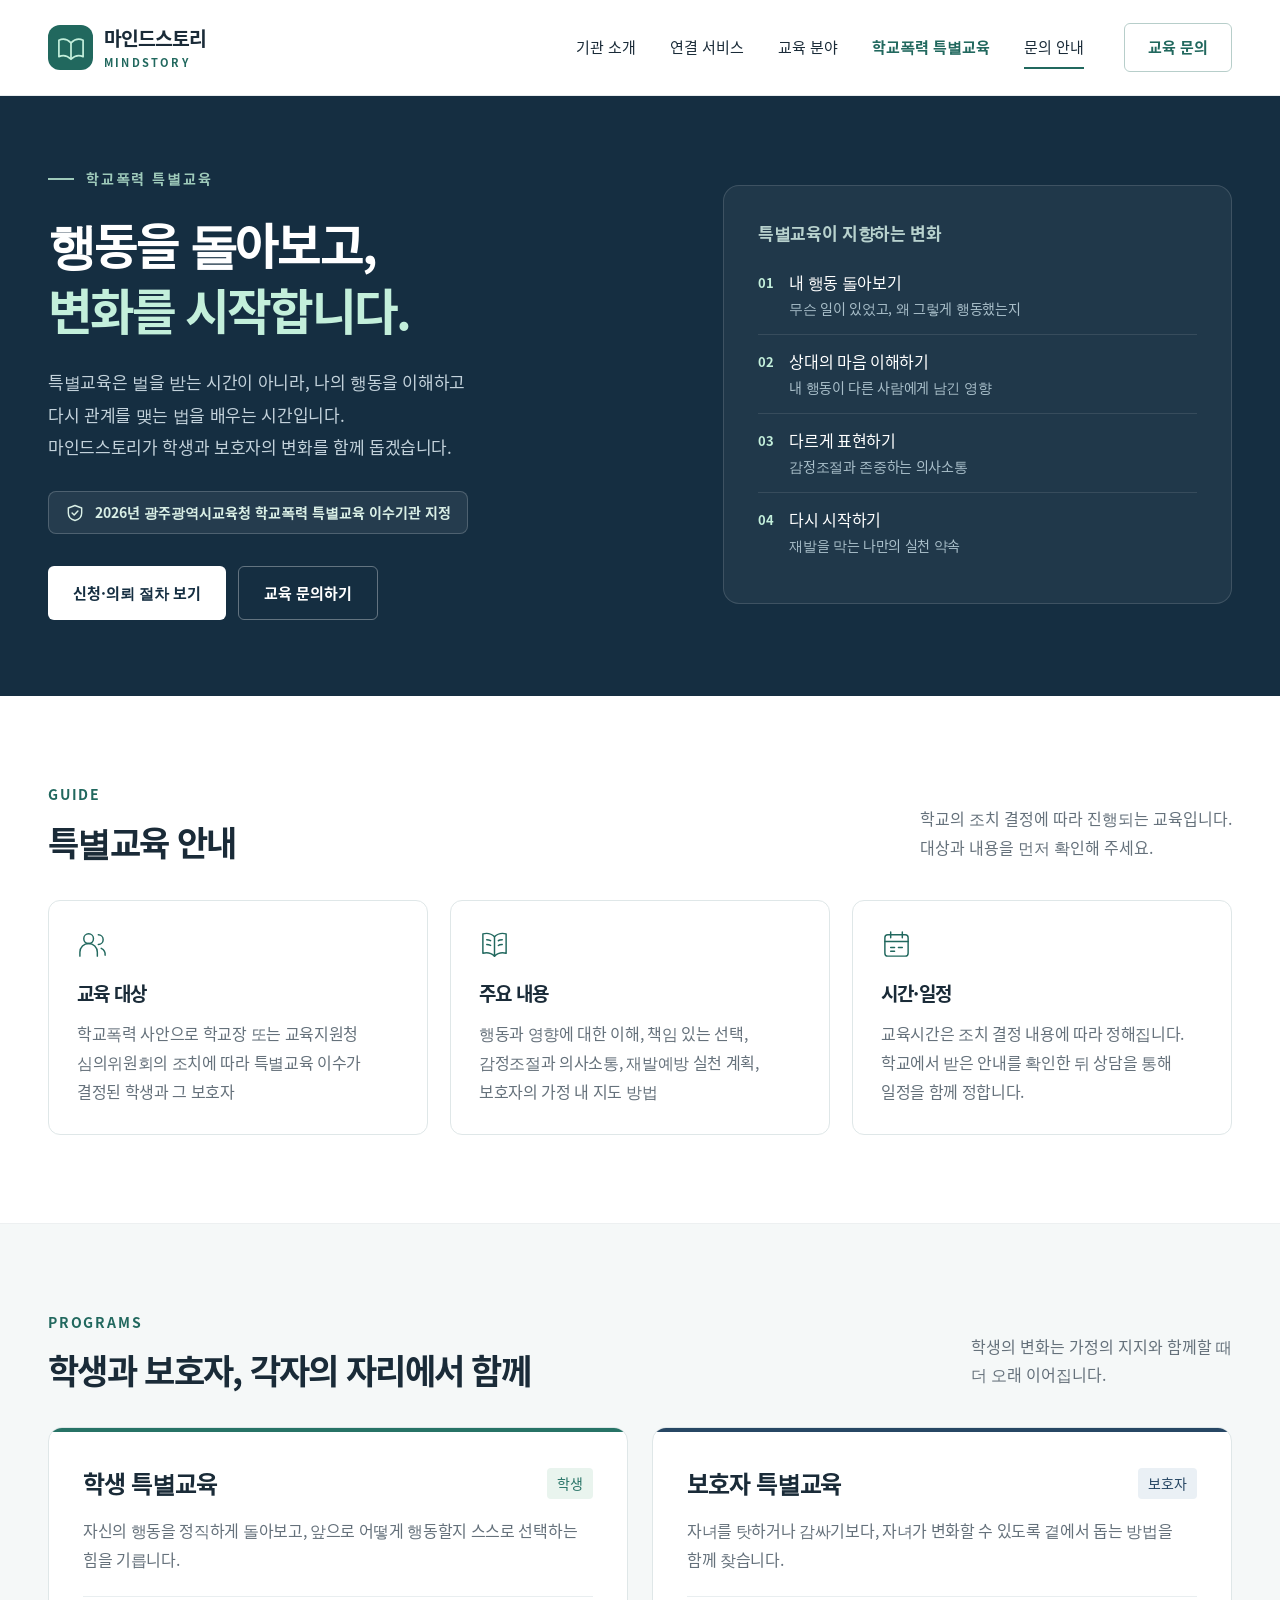
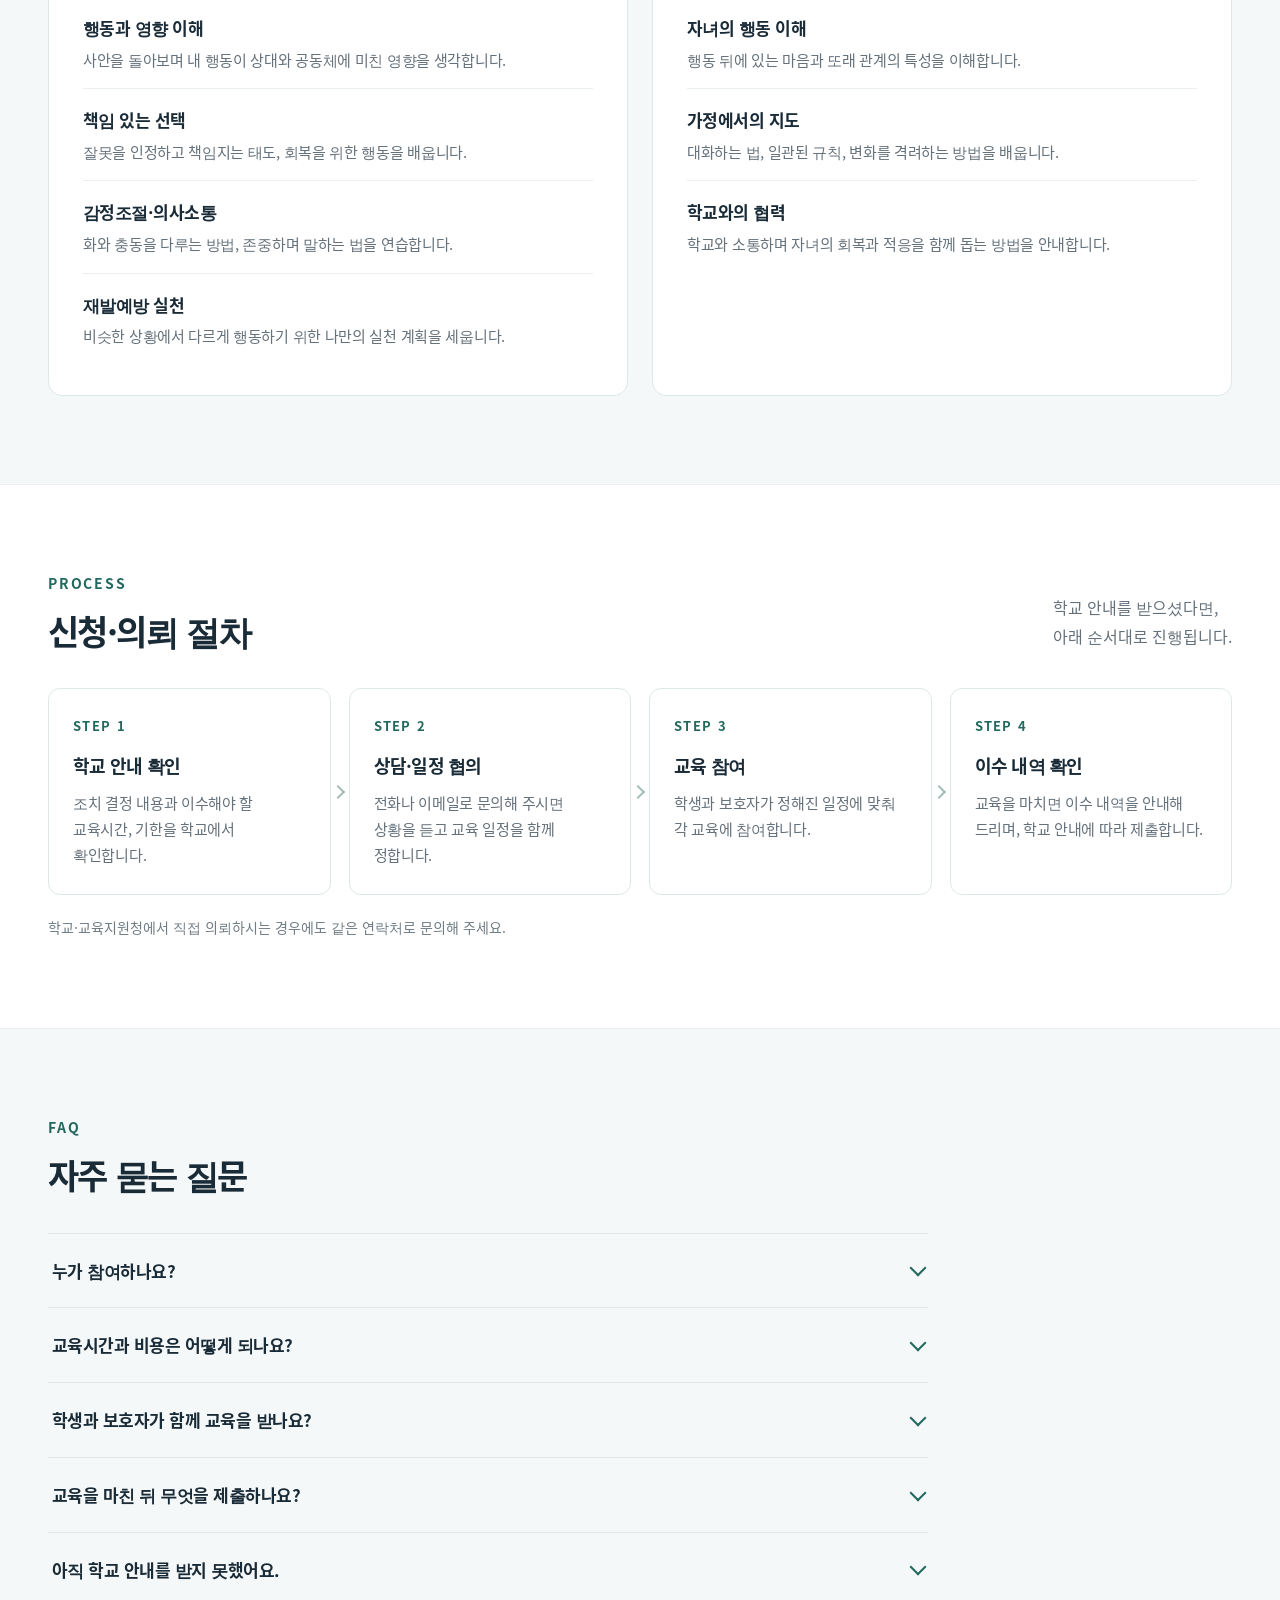
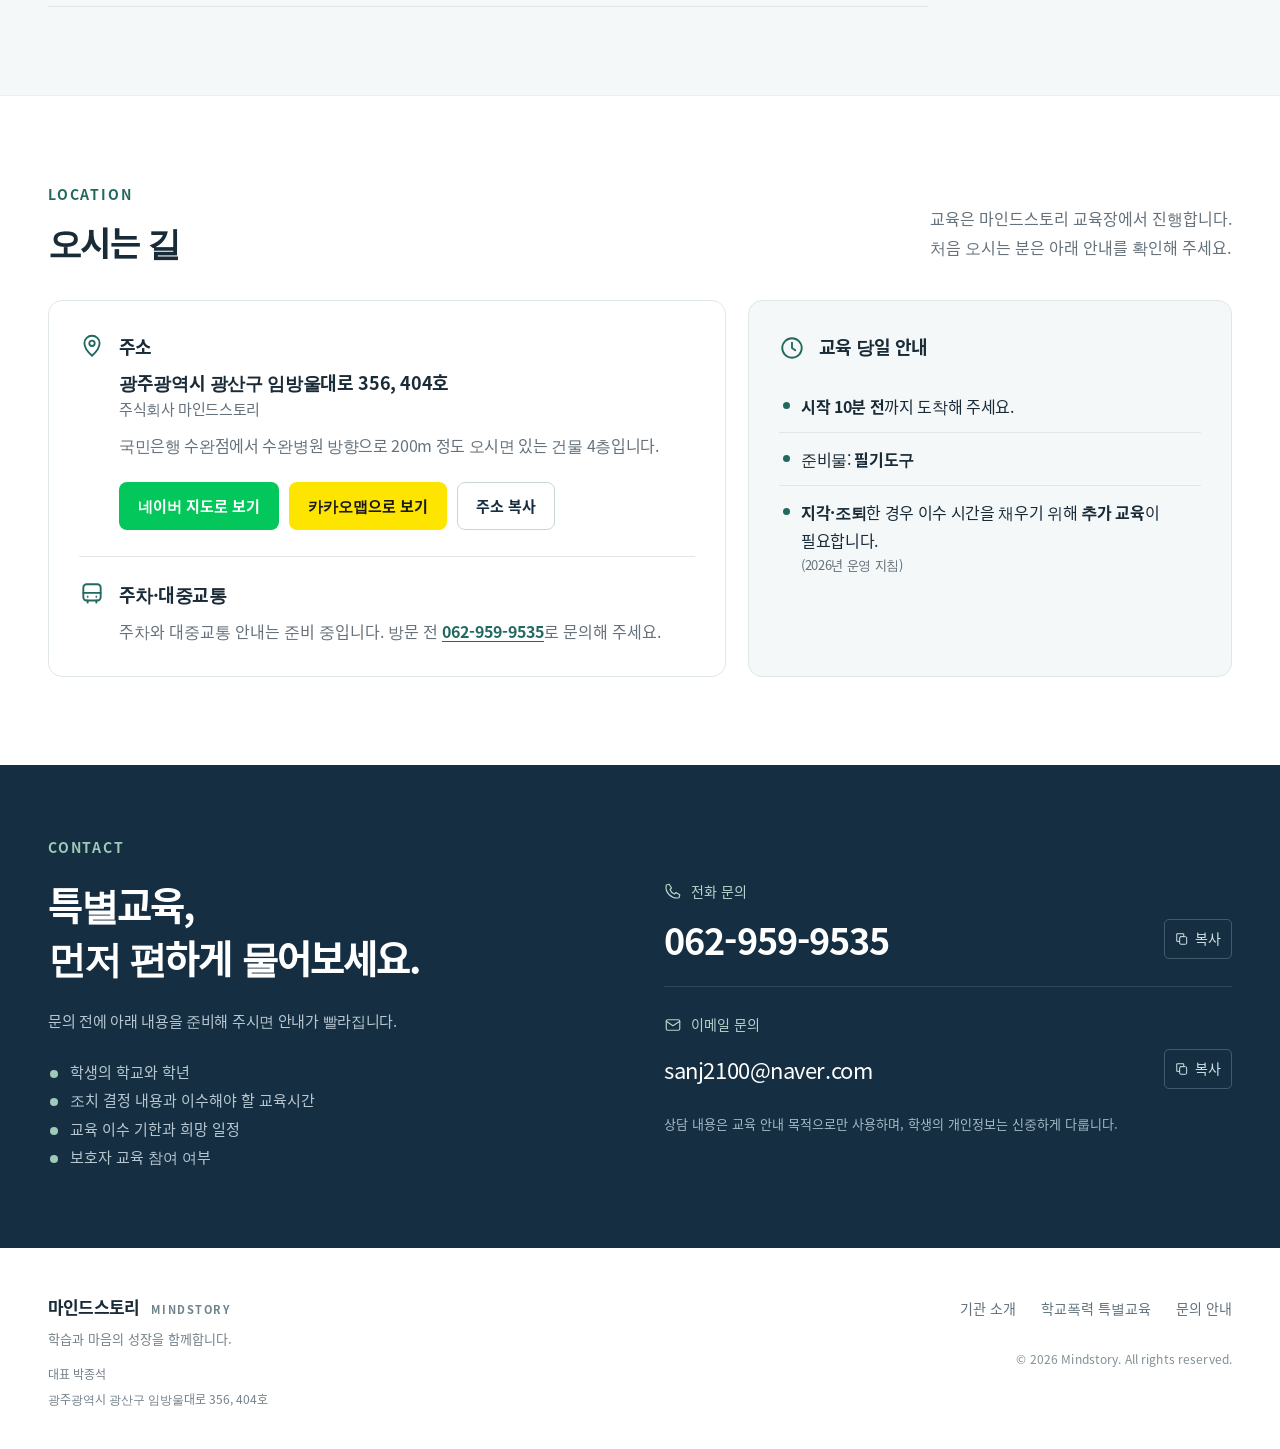
==== commit ca7a184c: "오시는 길 문구에서 상호(벌크커피·GS25) 제거 Co-Authored-By: Claude Opus 5.5 <noreply@anthropic.com> Claude-Session: " ====
--- a/special-education.html
+++ b/special-education.html
@@ -151,7 +151,7 @@
             <div>
               <h3>주소</h3>
               <p class="location-address">광주광역시 광산구 임방울대로 356, 404호<span>주식회사 마인드스토리</span></p>
-              <p class="location-hint">국민은행 수완점에서 수완병원 방향으로 200m 정도 오시면, 벌크커피·GS25 편의점이 있는 건물 4층입니다.</p>
+              <p class="location-hint">국민은행 수완점에서 수완병원 방향으로 200m 정도 오시면 있는 건물 4층입니다.</p>
             </div>
           </div>
           <div class="map-buttons">
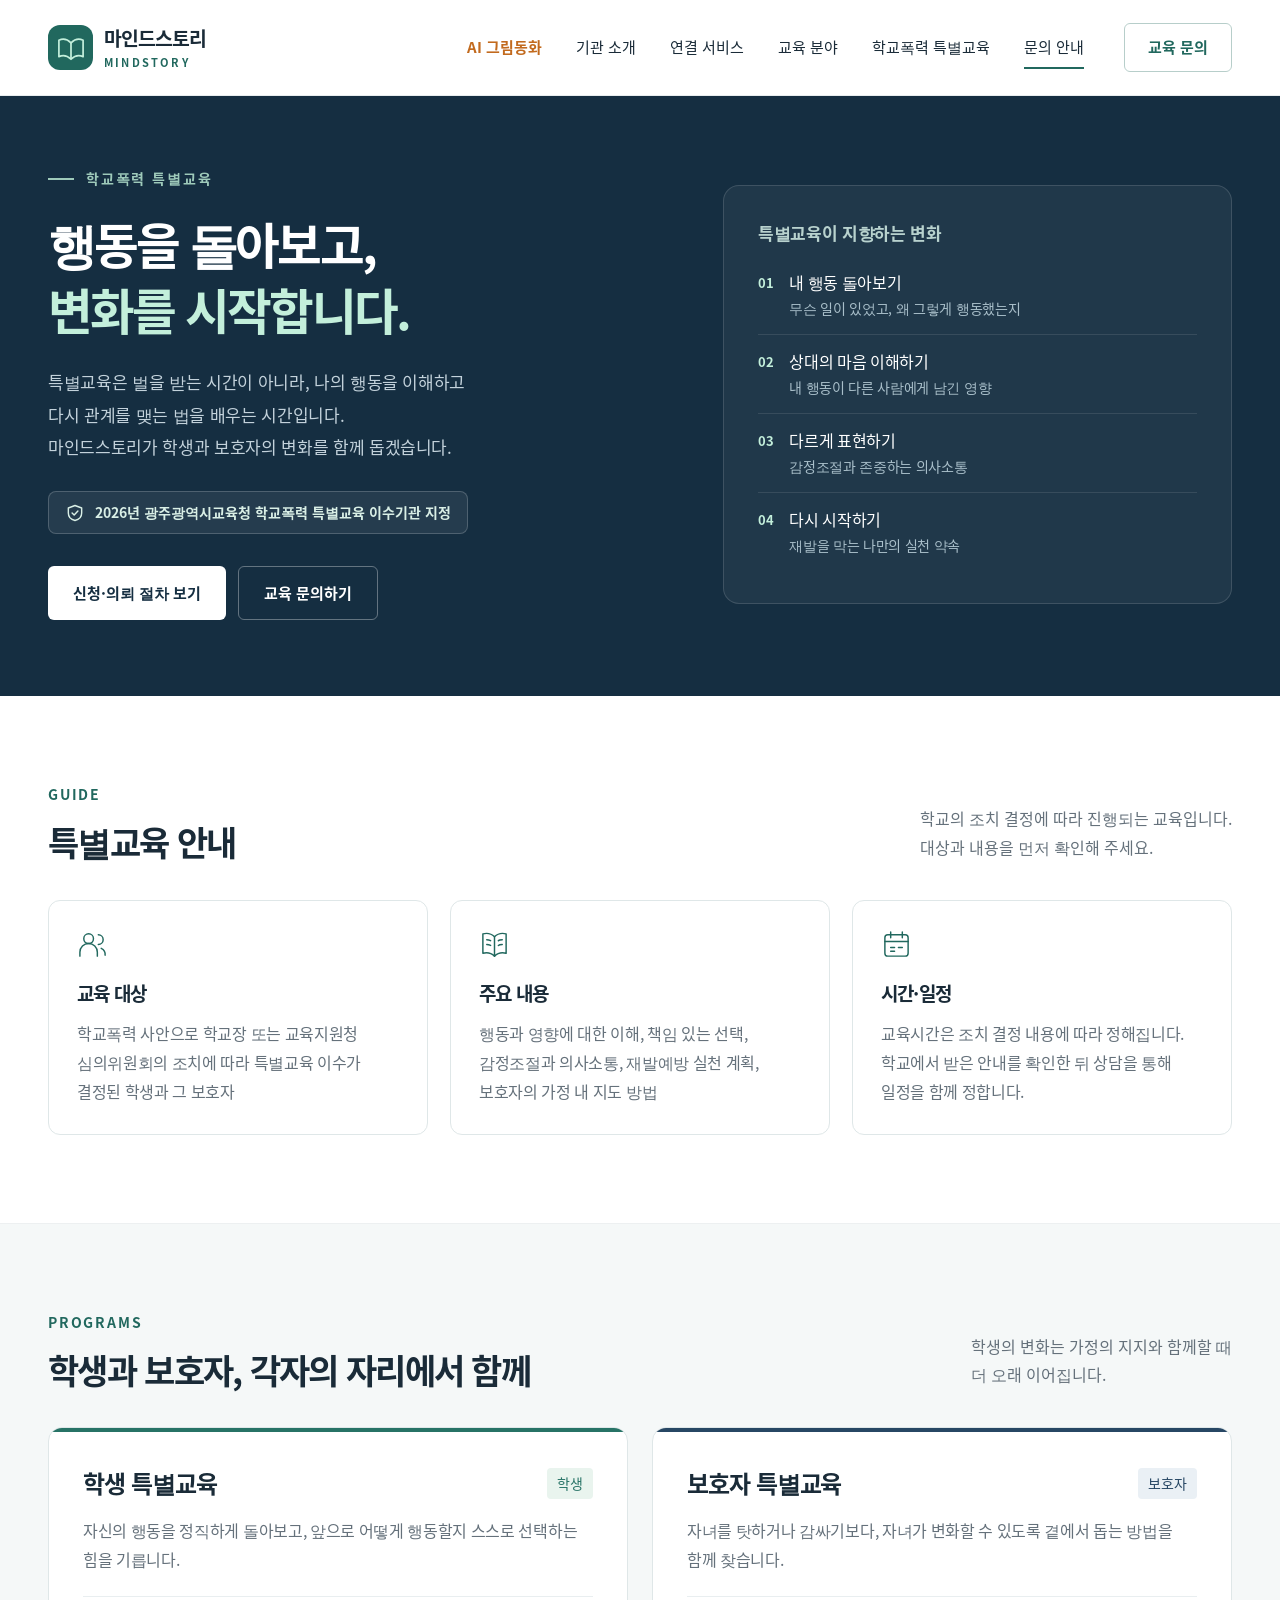
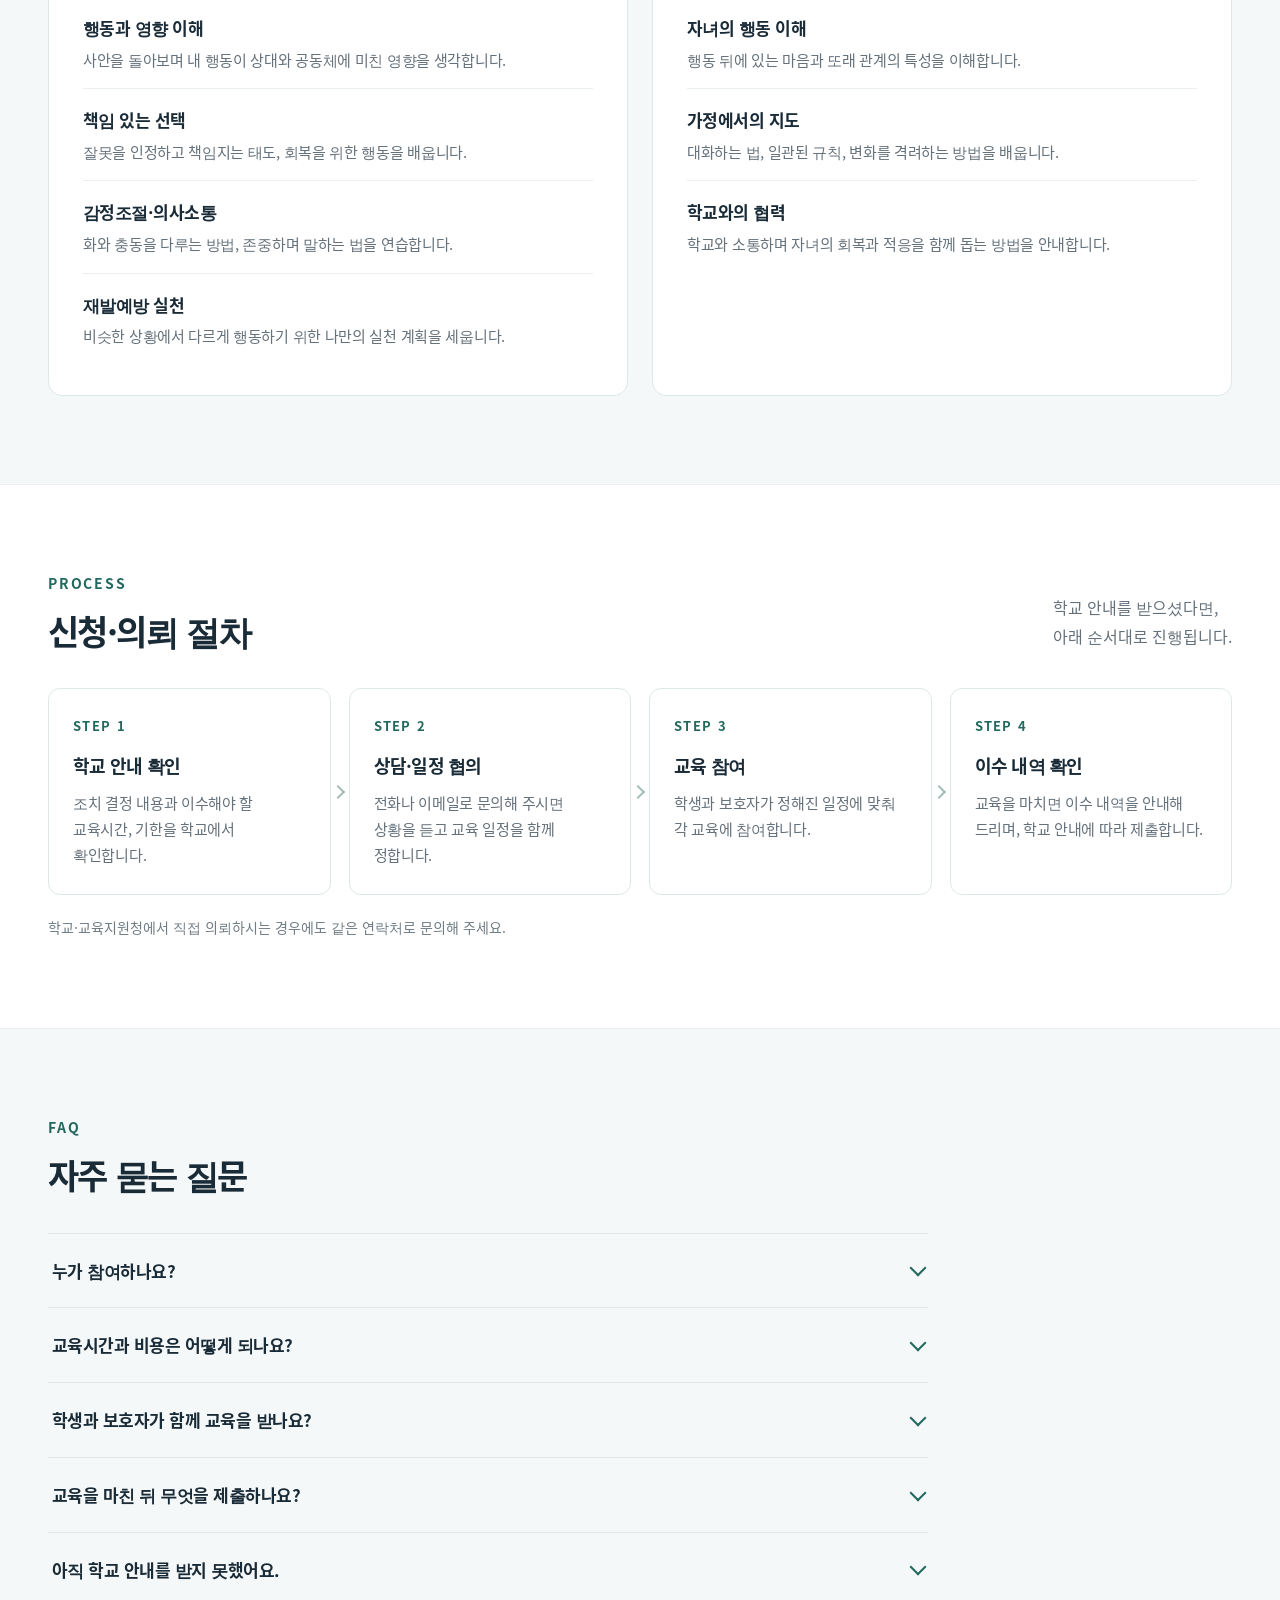
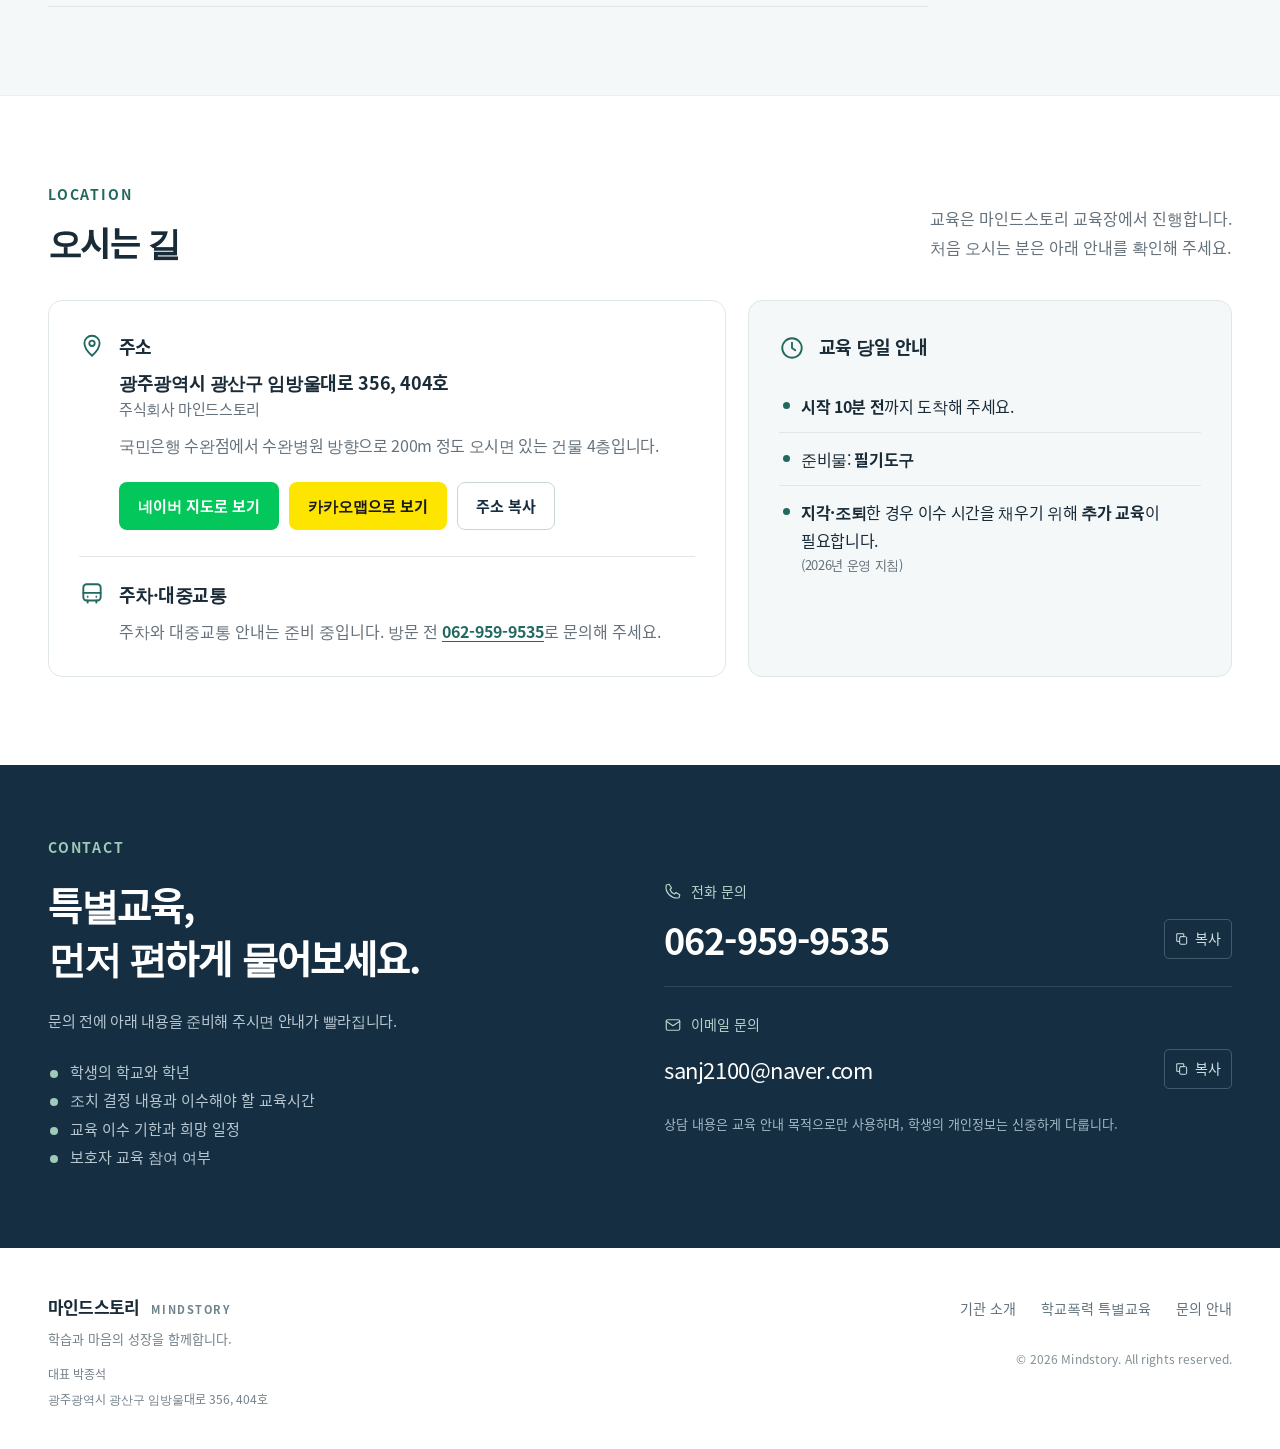
==== commit 8da6a9ca: "홈페이지: AI 그림동화 강조 - 첫 화면 바로 아래 AI 그림동화 소개 띠(3단계 안내, 시작하기 버튼, 그림) - 상단 메뉴 맨 앞에 AI 그림동화, 첫 화면 보조 버튼을 AI" ====
--- a/special-education.html
+++ b/special-education.html
@@ -44,6 +44,7 @@
         <span class="brand-name">마인드스토리<span>MINDSTORY</span></span>
       </a>
       <nav class="desktop-nav" aria-label="주 메뉴">
+        <a class="nav-story" href="index.html#story">AI 그림동화</a>
         <a href="index.html#about">기관 소개</a>
         <a href="index.html#services">연결 서비스</a>
         <a href="index.html#education">교육 분야</a>
@@ -54,7 +55,7 @@
       <button class="menu-toggle" type="button" aria-expanded="false" aria-controls="mobile-nav" aria-label="메뉴 열기"><svg class="icon"><use href="#icon-menu"/></svg></button>
     </div>
     <nav id="mobile-nav" class="mobile-nav" aria-label="모바일 메뉴" hidden>
-      <a href="index.html">홈</a><a href="index.html#about">기관 소개</a><a href="index.html#services">연결 서비스</a><a href="index.html#education">교육 분야</a><a class="nav-special" href="special-education.html" aria-current="page">학교폭력 특별교육</a><a href="#contact">문의 안내</a>
+      <a href="index.html">홈</a><a class="nav-story" href="index.html#story">AI 그림동화</a><a href="index.html#about">기관 소개</a><a href="index.html#services">연결 서비스</a><a href="index.html#education">교육 분야</a><a class="nav-special" href="special-education.html" aria-current="page">학교폭력 특별교육</a><a href="#contact">문의 안내</a>
     </nav>
   </header>
 
--- a/special.css
+++ b/special.css
@@ -1,6 +1,5 @@
 /* 학교폭력 특별교육 코너 전용 스타일 (styles.css 다음에 불러옵니다) */
-.desktop-nav a.nav-special{color:var(--teal);font-weight:700}
-.mobile-nav a.nav-special{color:var(--teal);font-weight:700}
+.desktop-nav a.nav-story,.mobile-nav a.nav-story{color:#c26a1e;font-weight:700}
 
 /* 메인 화면 안내 배너 */
 .special-banner-section{padding:0 0 92px}
@@ -147,3 +146,23 @@
 .footer .footer-address{font-size:.75rem;margin-top:4px}
 @media(max-width:820px){.location-grid{grid-template-columns:1fr}}
 @media(max-width:650px){.location-card{padding:22px}.map-buttons{margin-left:0}.map-button{flex:1 1 auto}.location-address{font-size:1rem}}
+
+/* AI 그림동화 강조 띠 */
+.story-band{background:#fff7ea;border-top:1px solid #f3e2c4;border-bottom:1px solid #f3e2c4;padding:76px 0}
+.story-inner{display:grid;grid-template-columns:1.05fr 1fr;gap:56px;align-items:center}
+.story-eyebrow{color:#c26a1e}.story-eyebrow .eyebrow-rule{background:#c26a1e}
+.story-copy h2{font-size:clamp(2rem,3.4vw,2.75rem);line-height:1.38;letter-spacing:-.06em;margin-top:18px}
+.story-copy h2 span{color:#c26a1e}
+.story-lead{margin-top:20px;font-size:1.0625rem;line-height:1.9;color:#6b5f52;letter-spacing:-.025em}
+.story-steps{list-style:none;margin:30px 0 0;padding:0;display:grid;grid-template-columns:repeat(3,minmax(0,1fr));gap:12px;counter-reset:st}
+.story-steps li{counter-increment:st;background:#fff;border:1px solid #f0dcb9;border-radius:12px;padding:16px 16px 15px}
+.story-steps li::before{content:counter(st);display:inline-grid;place-items:center;width:26px;height:26px;border-radius:50%;background:#ffe2b3;color:#9a4f12;font-size:.8125rem;font-weight:700;margin-bottom:8px}
+.story-steps strong{display:block;font-size:1rem;letter-spacing:-.03em}
+.story-steps span{display:block;margin-top:2px;font-size:.8125rem;color:#7a6d5f;line-height:1.55}
+.story-actions{display:flex;align-items:center;gap:16px;flex-wrap:wrap;margin-top:30px}
+.story-button{background:#c26a1e;color:#fff;min-height:56px;padding-inline:30px;font-size:1rem}
+.story-button:hover{background:#a95a15}
+.story-domain{font-size:.8125rem;color:#8a7c6c}
+.story-art svg{width:100%;height:auto;border-radius:22px;box-shadow:0 18px 40px #b0703022}
+@media(max-width:820px){.story-inner{grid-template-columns:1fr;gap:34px}.story-art{max-width:520px}}
+@media(max-width:650px){.story-band{padding:46px 0}.story-lead{font-size:1rem}.story-steps{grid-template-columns:1fr;gap:8px}.story-steps li{display:flex;align-items:center;gap:12px;padding:12px 14px}.story-steps li::before{margin:0;flex-shrink:0}.story-button{width:100%}}
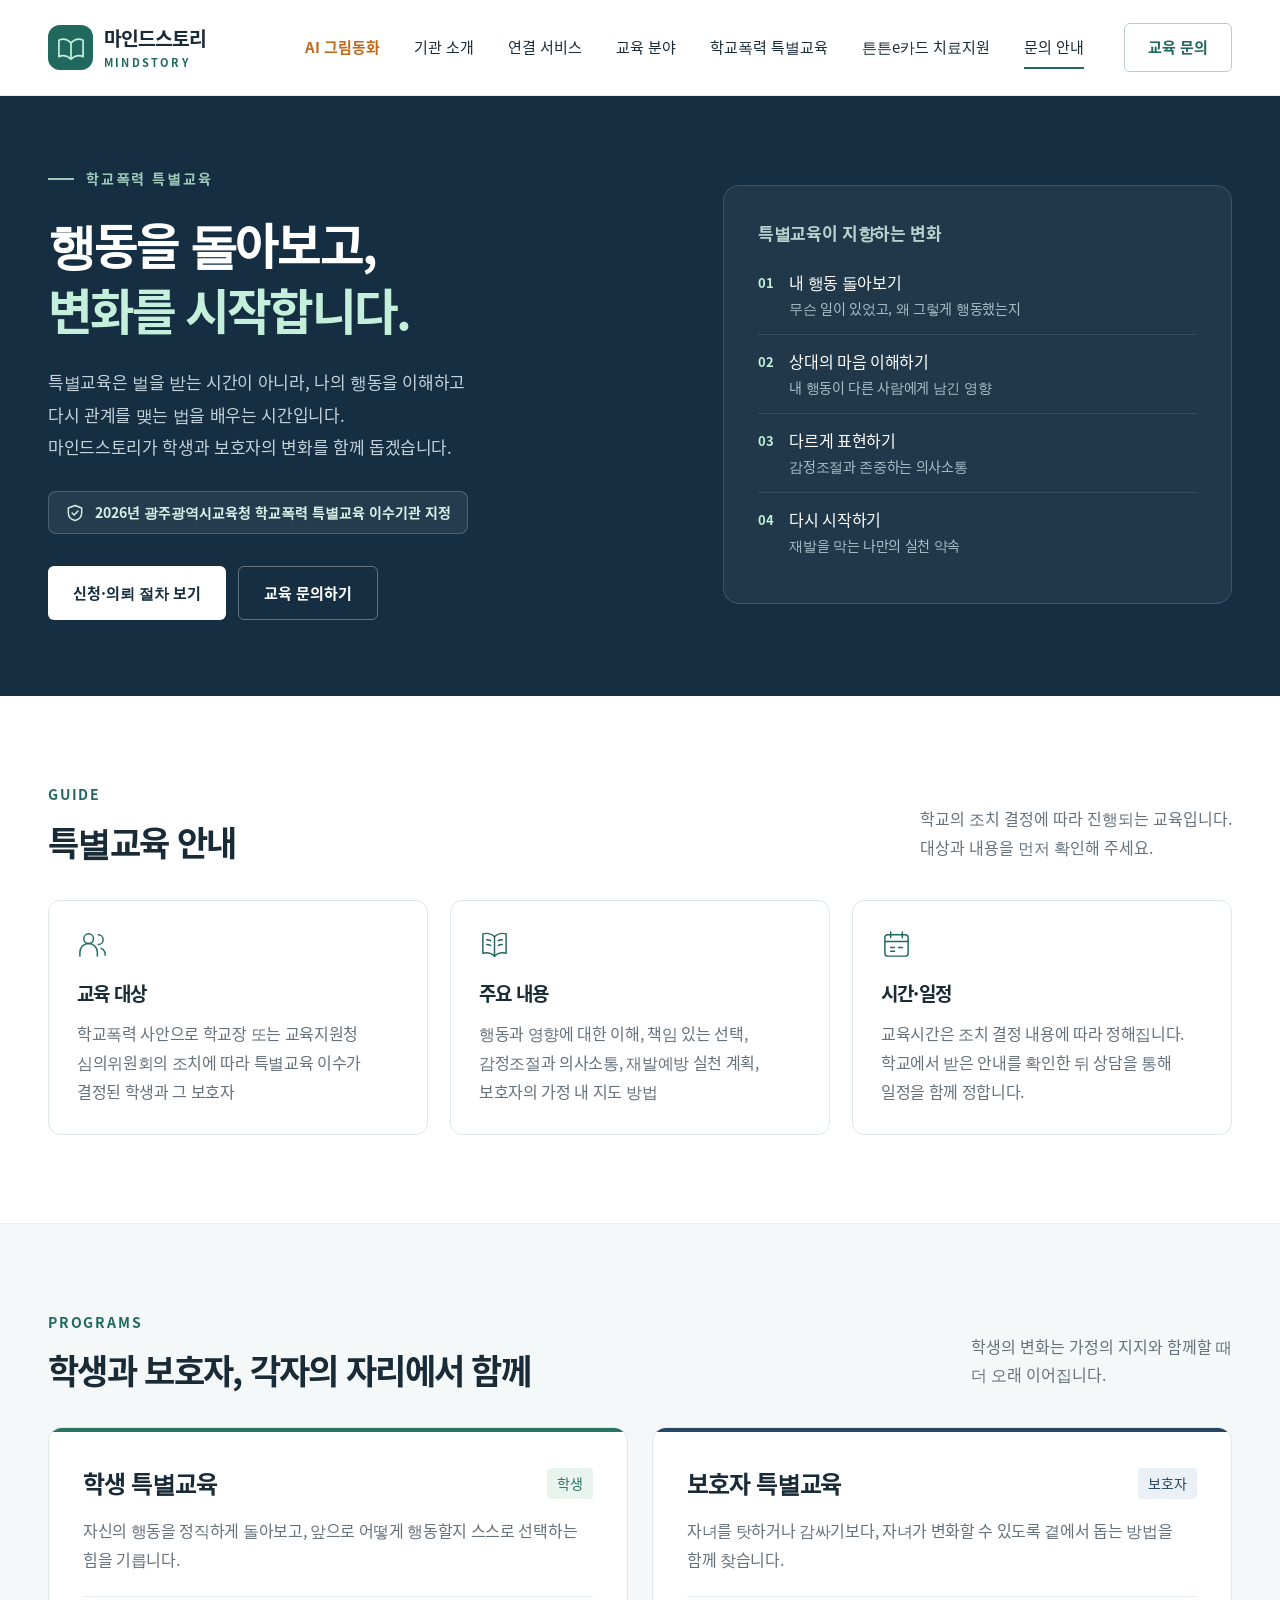
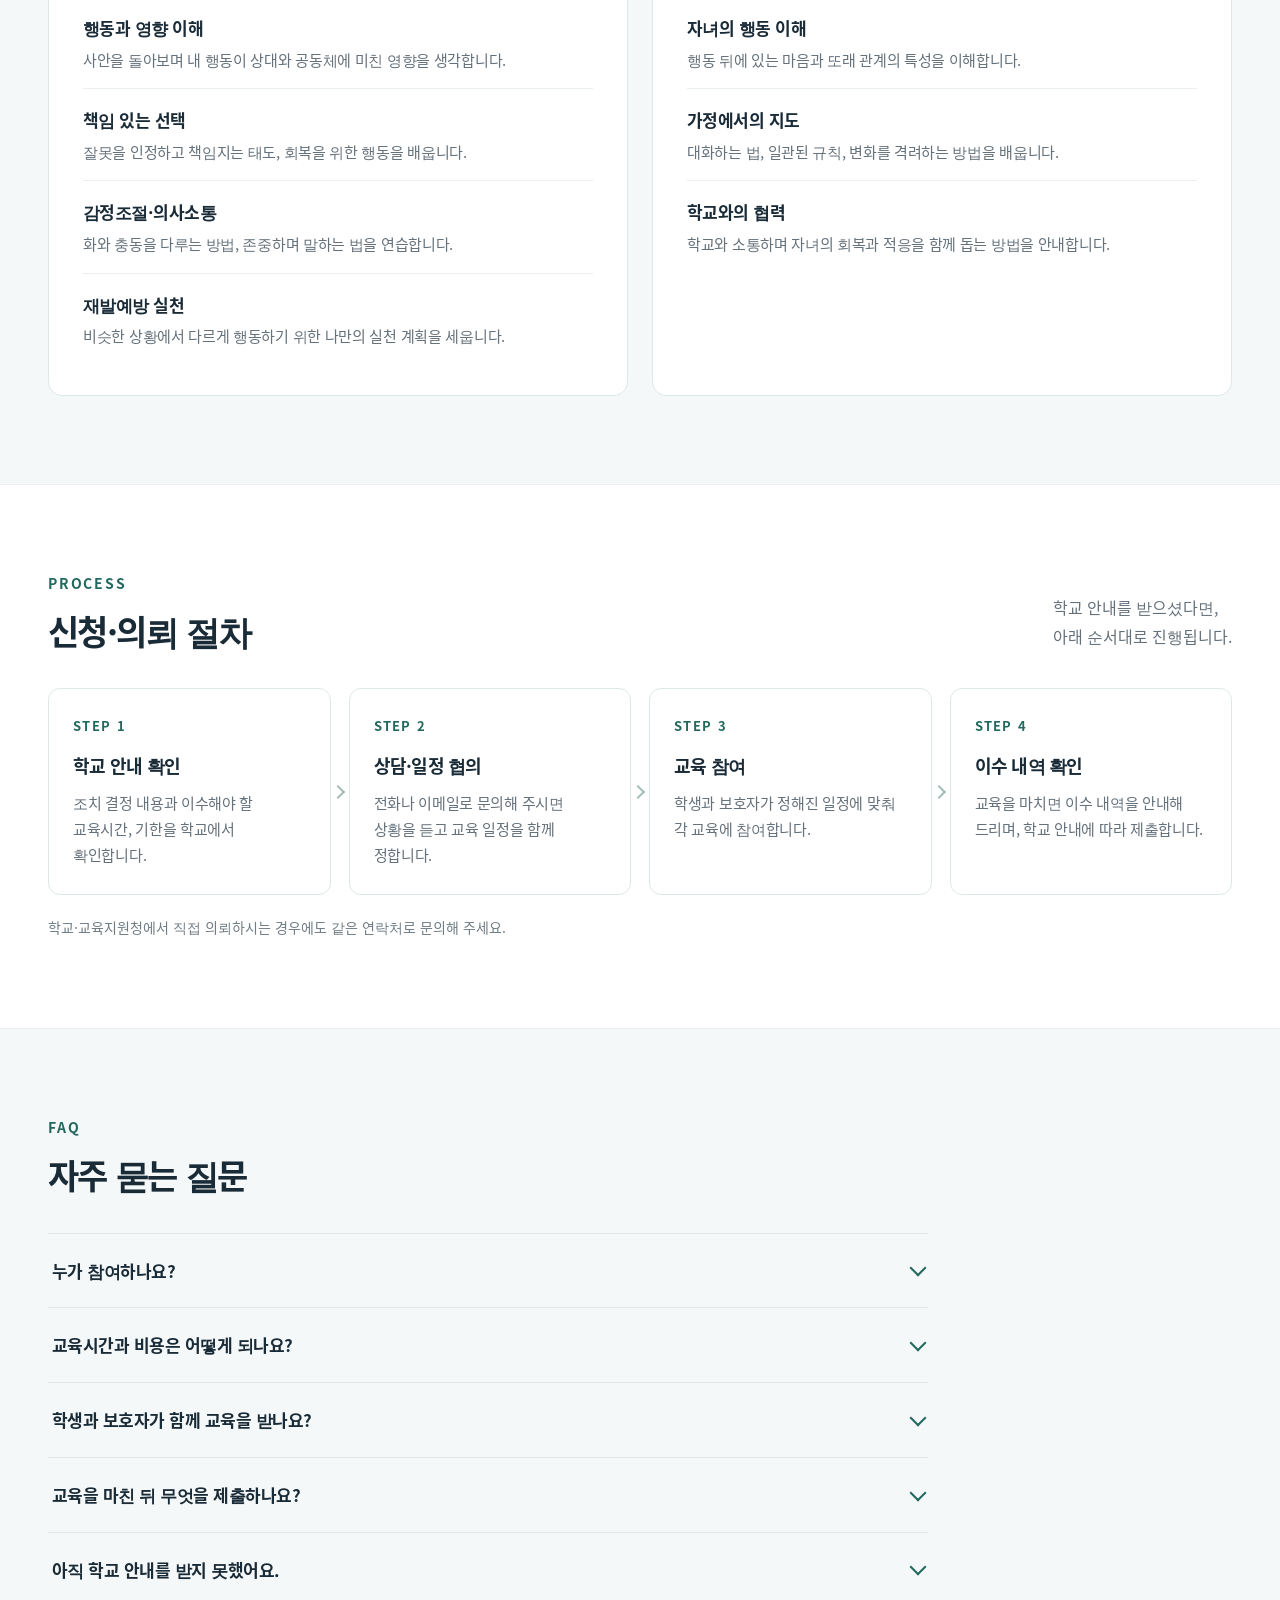
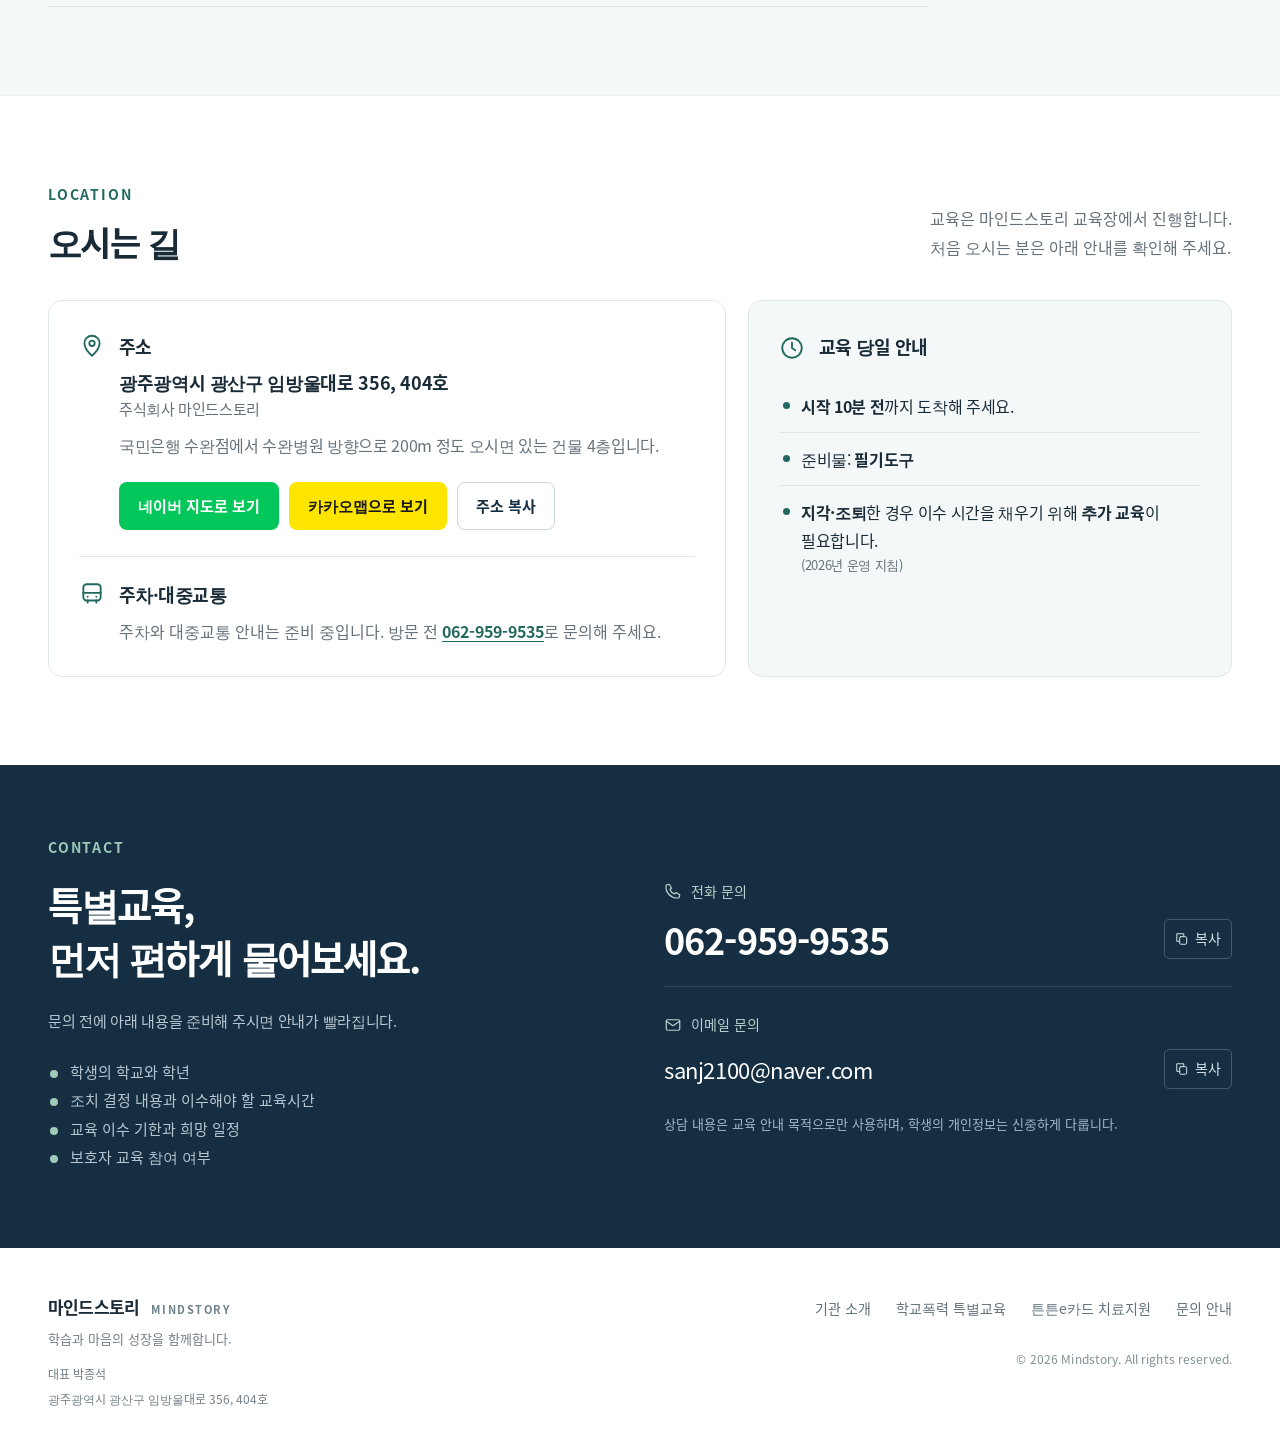
==== commit 25b4a922: "튼튼e카드 치료지원 안내 페이지(tteun-card.html) 추가 및 메뉴·배너·사이트맵 연결 Co-Authored-By: Claude Opus 5.5 <noreply@anthr" ====
--- a/special-education.html
+++ b/special-education.html
@@ -14,10 +14,10 @@
   <title>학교폭력 특별교육 | 마인드스토리</title>
   <link rel="icon" href="assets/favicon.svg" type="image/svg+xml">
   <link rel="preload" href="assets/mindstory-sans-regular.woff" as="font" type="font/woff" crossorigin>
-  <link rel="stylesheet" href="styles.css">
-  <link rel="stylesheet" href="special.css">
-  <script src="site-config.js" defer></script>
-  <script src="site.js" defer></script>
+  <link rel="stylesheet" href="styles.css?v=20261126b">
+  <link rel="stylesheet" href="special.css?v=20261126b">
+  <script src="site-config.js?v=20261126b" defer></script>
+  <script src="site.js?v=20261126b" defer></script>
 </head>
 <body>
   <a class="skip-link" href="#main">본문으로 바로가기</a>
@@ -48,14 +48,14 @@
         <a href="index.html#about">기관 소개</a>
         <a href="index.html#services">연결 서비스</a>
         <a href="index.html#education">교육 분야</a>
-        <a class="nav-special" href="special-education.html" aria-current="page">학교폭력 특별교육</a>
+        <a class="nav-special" href="special-education.html" aria-current="page">학교폭력 특별교육</a><a href="tteun-card.html">튼튼e카드 치료지원</a>
         <a href="#contact">문의 안내</a>
       </nav>
       <a class="header-contact" href="#contact">교육 문의</a>
       <button class="menu-toggle" type="button" aria-expanded="false" aria-controls="mobile-nav" aria-label="메뉴 열기"><svg class="icon"><use href="#icon-menu"/></svg></button>
     </div>
     <nav id="mobile-nav" class="mobile-nav" aria-label="모바일 메뉴" hidden>
-      <a href="index.html">홈</a><a class="nav-story" href="index.html#story">AI 그림동화</a><a href="index.html#about">기관 소개</a><a href="index.html#services">연결 서비스</a><a href="index.html#education">교육 분야</a><a class="nav-special" href="special-education.html" aria-current="page">학교폭력 특별교육</a><a href="#contact">문의 안내</a>
+      <a href="index.html">홈</a><a class="nav-story" href="index.html#story">AI 그림동화</a><a href="index.html#about">기관 소개</a><a href="index.html#services">연결 서비스</a><a href="index.html#education">교육 분야</a><a class="nav-special" href="special-education.html" aria-current="page">학교폭력 특별교육</a><a href="tteun-card.html">튼튼e카드 치료지원</a><a href="#contact">문의 안내</a>
     </nav>
   </header>
 
@@ -201,7 +201,7 @@
     </section>
   </main>
 
-  <footer class="footer container"><div><a class="footer-brand" href="index.html">마인드스토리<span>MINDSTORY</span></a><p>학습과 마음의 성장을 함께합니다.</p><p class="footer-representative">대표 박종석</p><p class="footer-address">광주광역시 광산구 임방울대로 356, 404호</p></div><div class="footer-right"><nav aria-label="하단 메뉴"><a href="index.html#about">기관 소개</a><a href="special-education.html">학교폭력 특별교육</a><a href="#contact">문의 안내</a></nav><small>© <span data-year>2026</span> Mindstory. All rights reserved.</small></div></footer>
+  <footer class="footer container"><div><a class="footer-brand" href="index.html">마인드스토리<span>MINDSTORY</span></a><p>학습과 마음의 성장을 함께합니다.</p><p class="footer-representative">대표 박종석</p><p class="footer-address">광주광역시 광산구 임방울대로 356, 404호</p></div><div class="footer-right"><nav aria-label="하단 메뉴"><a href="index.html#about">기관 소개</a><a href="special-education.html">학교폭력 특별교육</a><a href="tteun-card.html">튼튼e카드 치료지원</a><a href="#contact">문의 안내</a></nav><small>© <span data-year>2026</span> Mindstory. All rights reserved.</small></div></footer>
   <div class="toast" id="toast" role="status" aria-live="polite" aria-atomic="true"></div>
   <script>
   document.addEventListener('click', function (e) {
--- a/special.css
+++ b/special.css
@@ -163,6 +163,12 @@
 .story-button{background:#c26a1e;color:#fff;min-height:56px;padding-inline:30px;font-size:1rem}
 .story-button:hover{background:#a95a15}
 .story-domain{font-size:.8125rem;color:#8a7c6c}
-.story-art svg{width:100%;height:auto;border-radius:22px;box-shadow:0 18px 40px #b0703022}
+.story-art{margin:0}.story-art img{width:100%;height:auto;border-radius:22px;box-shadow:0 18px 40px #b0703026;background:#f3eee4}.story-art figcaption{margin-top:12px;font-size:.8125rem;color:#8a7c6c;text-align:right}
 @media(max-width:820px){.story-inner{grid-template-columns:1fr;gap:34px}.story-art{max-width:520px}}
 @media(max-width:650px){.story-band{padding:46px 0}.story-lead{font-size:1rem}.story-steps{grid-template-columns:1fr;gap:8px}.story-steps li{display:flex;align-items:center;gap:12px;padding:12px 14px}.story-steps li::before{margin:0;flex-shrink:0}.story-button{width:100%}}
+
+/* 튼튼e카드 치료지원 안내 */
+.tteun-section{margin-top:-60px}
+.tteun-banner{background:#fbf4ea;border-color:#efdcc2}
+.tteun-banner p.tteun-areas{margin-top:8px}
+@media(max-width:650px){.tteun-section{margin-top:-28px}}
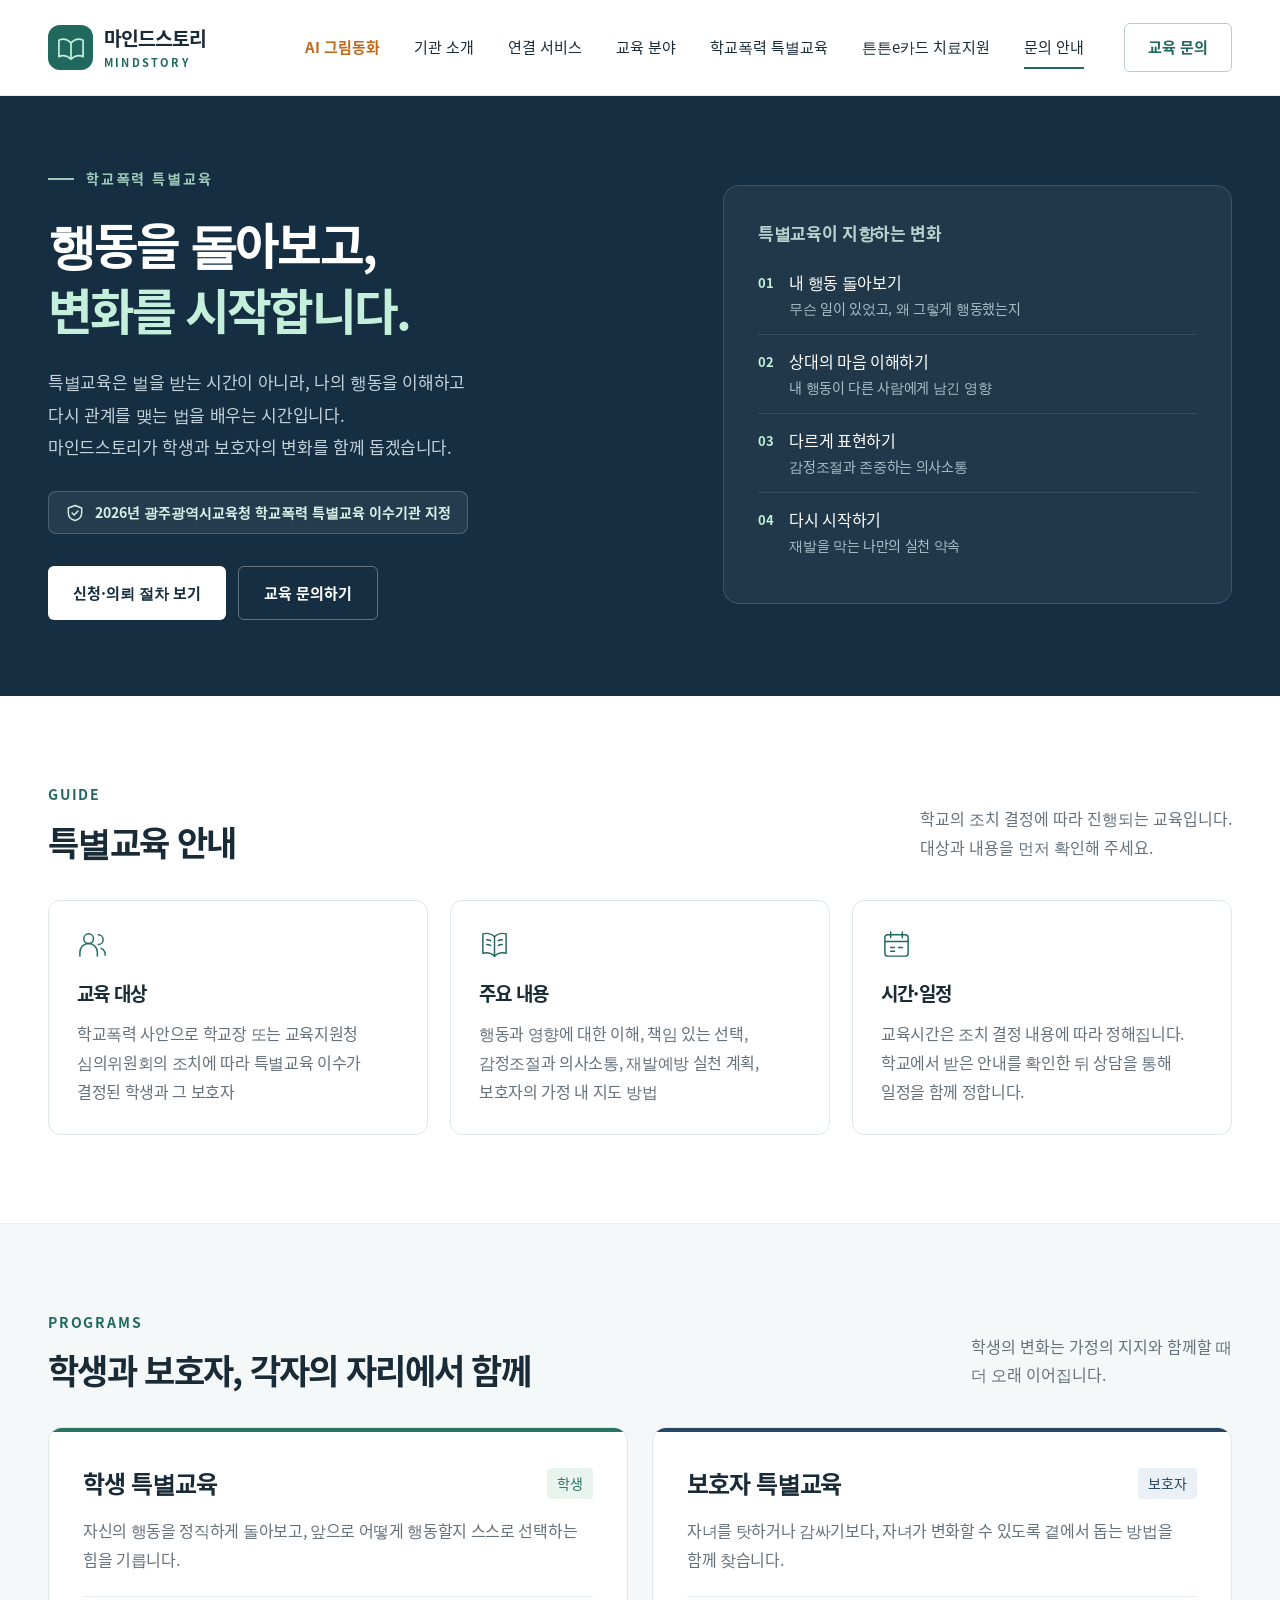
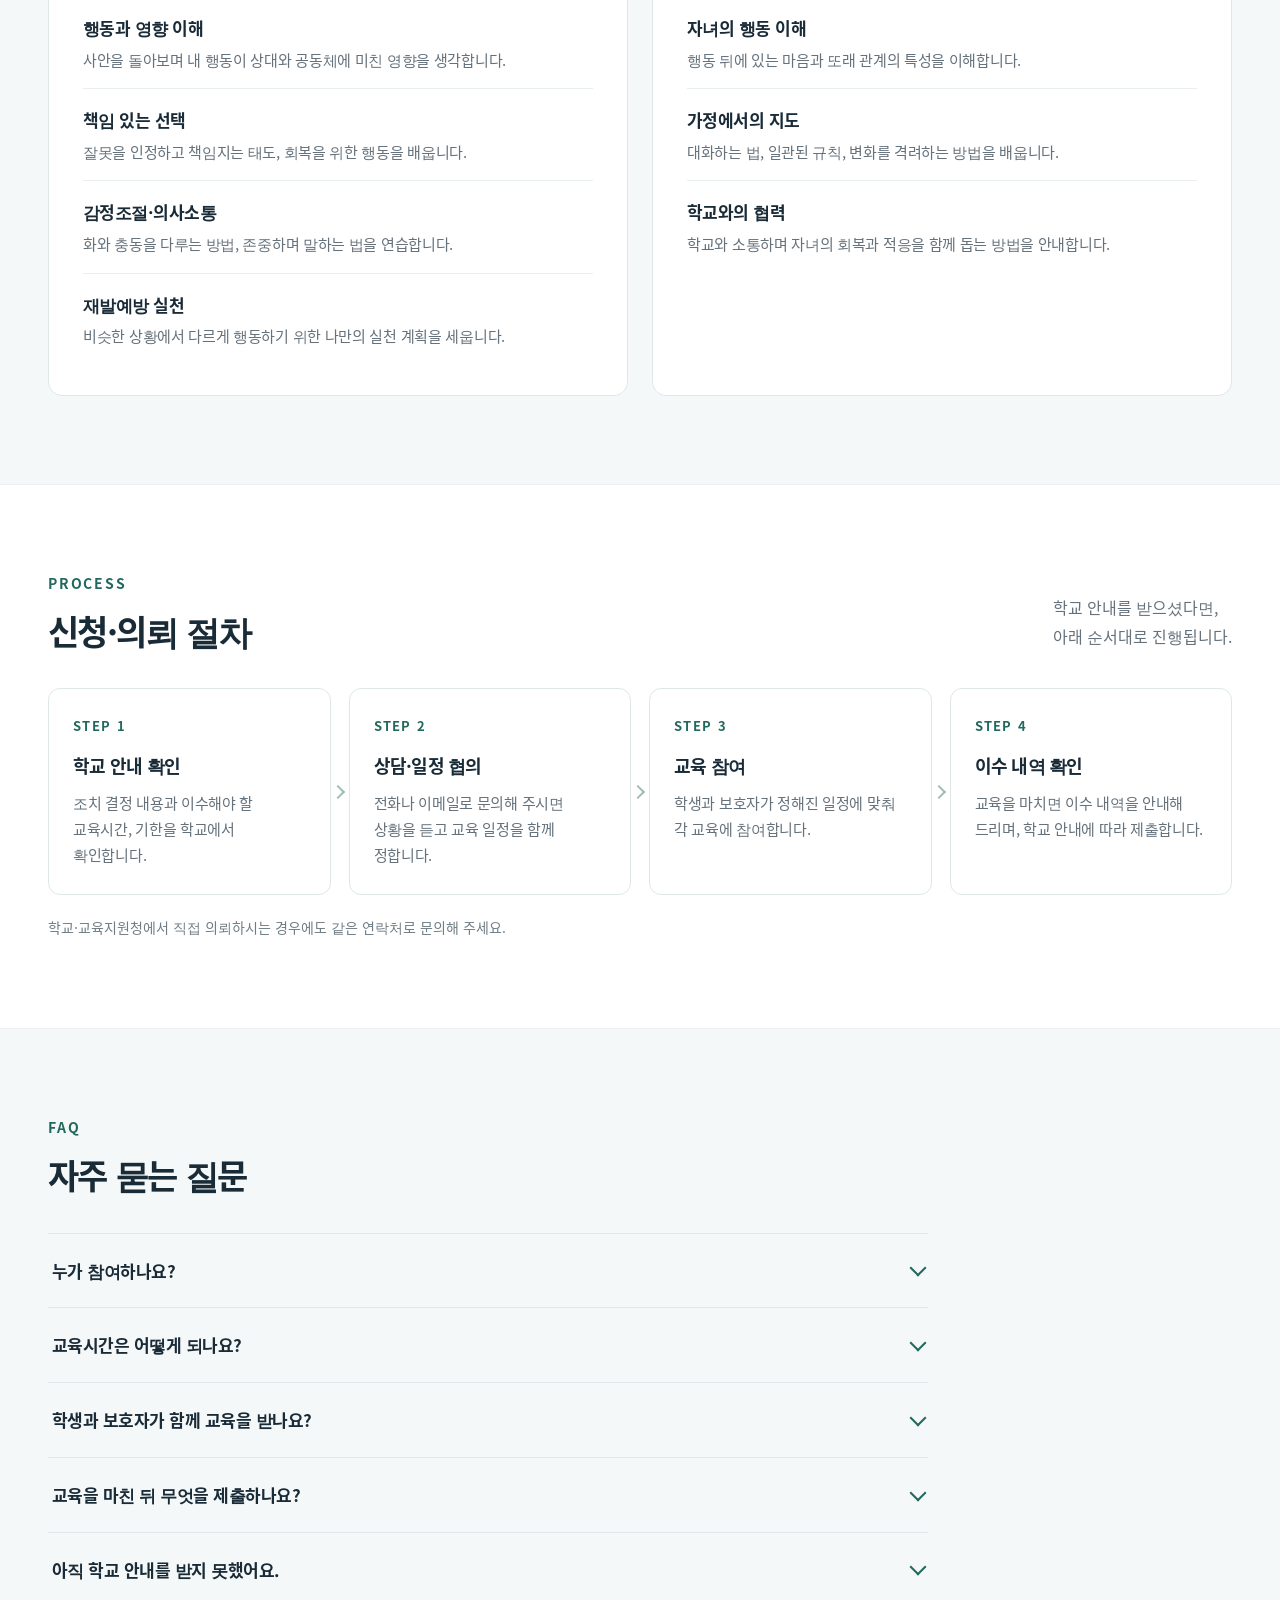
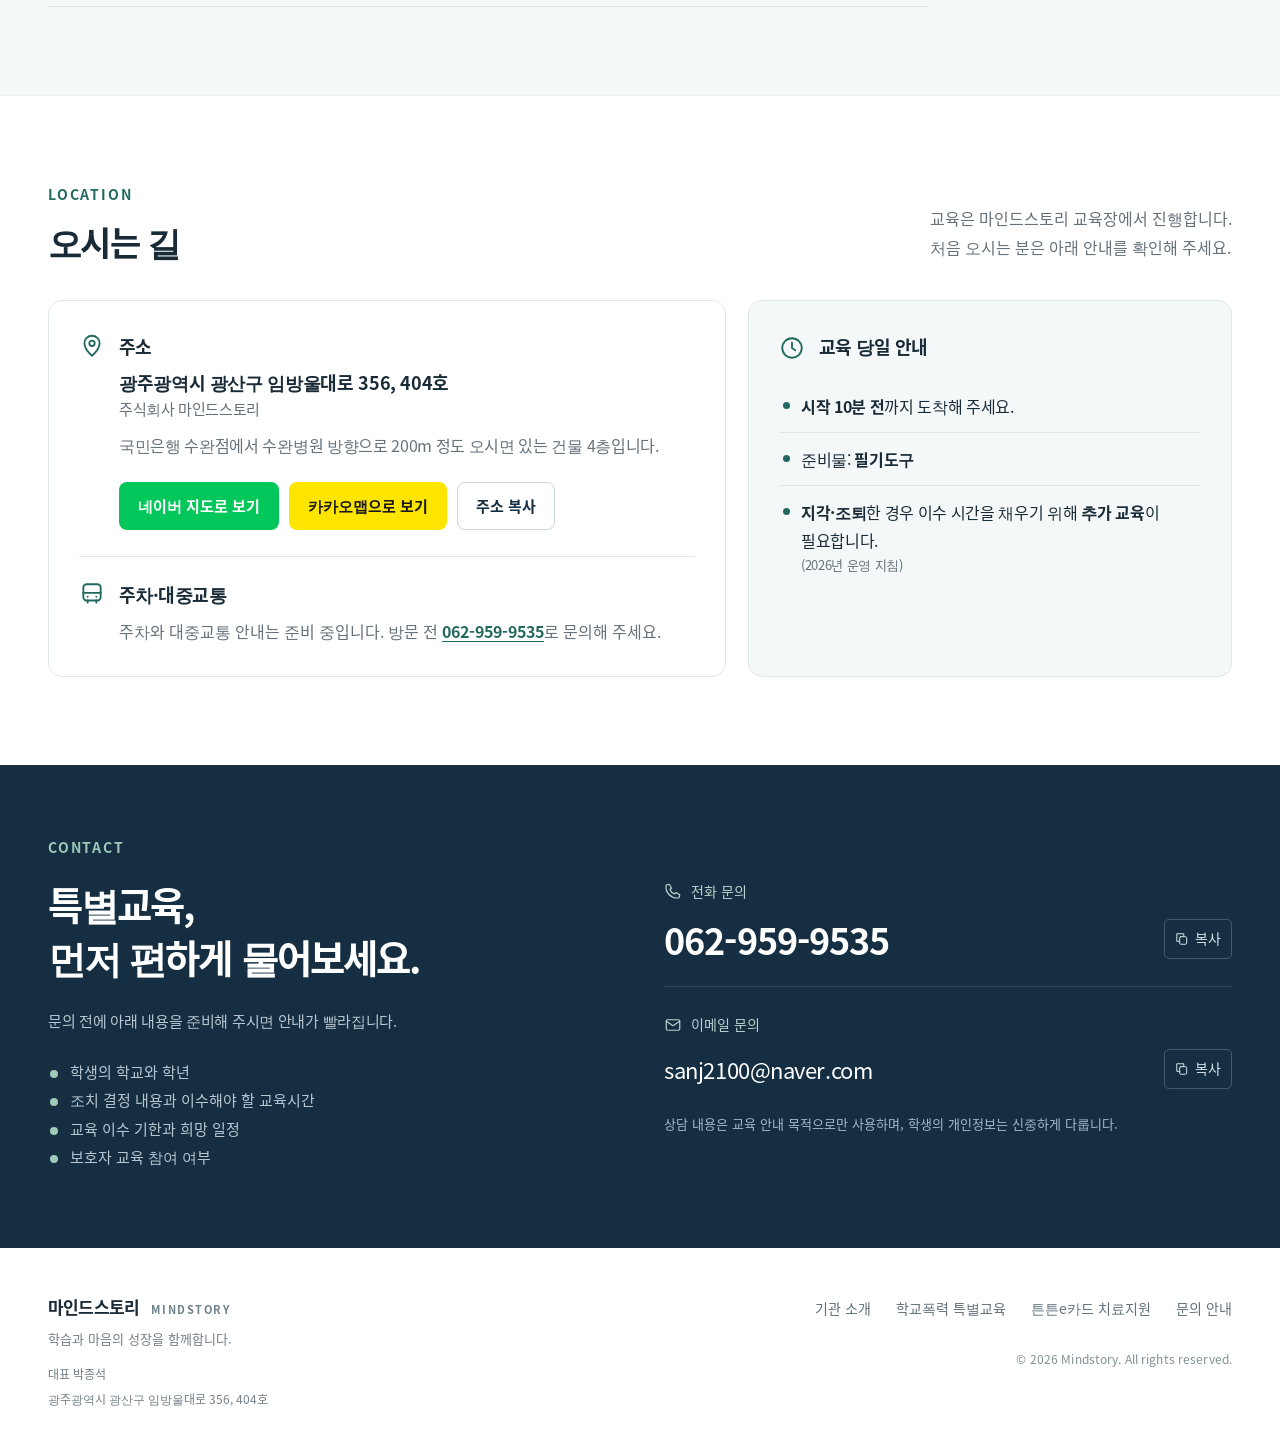
==== commit 76d0242a: "특별교육 FAQ에서 비용 문구 삭제 Co-Authored-By: Claude Opus 5.5 <noreply@anthropic.com> Claude-Session: https://" ====
--- a/special-education.html
+++ b/special-education.html
@@ -136,7 +136,7 @@
         <div class="section-heading"><div><p class="eyebrow">FAQ</p><h2 id="faq-title">자주 묻는 질문</h2></div></div>
         <div class="faq">
           <details><summary>누가 참여하나요?</summary><p>학교폭력 사안으로 특별교육 이수 조치를 받은 학생과 그 보호자가 참여합니다. 보호자 교육 참여 여부와 시간은 학교의 안내를 함께 확인해 주세요.</p></details>
-          <details><summary>교육시간과 비용은 어떻게 되나요?</summary><p>교육시간은 조치 결정 내용에 따라 정해지고, 비용과 운영 방식도 의뢰 경로에 따라 달라질 수 있습니다. 학교에서 받은 안내를 확인한 뒤 문의해 주시면 개별적으로 안내해 드립니다.</p></details>
+          <details><summary>교육시간은 어떻게 되나요?</summary><p>교육시간은 조치 결정 내용에 따라 정해지고, 운영 방식은 의뢰 경로에 따라 달라질 수 있습니다. 학교에서 받은 안내를 확인한 뒤 문의해 주시면 개별적으로 안내해 드립니다.</p></details>
           <details><summary>학생과 보호자가 함께 교육을 받나요?</summary><p>학생 교육과 보호자 교육은 각각의 목표에 맞춰 진행합니다. 가정 상황을 고려해 참여 일정을 함께 조율합니다.</p></details>
           <details><summary>교육을 마친 뒤 무엇을 제출하나요?</summary><p>교육을 마치면 이수 내역을 안내해 드립니다. 제출 방법과 기한은 학교의 안내를 따라 주세요.</p></details>
           <details><summary>아직 학교 안내를 받지 못했어요.</summary><p>먼저 학교 담당 선생님께 조치 내용과 이수 기한을 확인해 주세요. 확인이 어려운 부분은 마인드스토리로 문의하시면 함께 살펴보겠습니다.</p></details>
